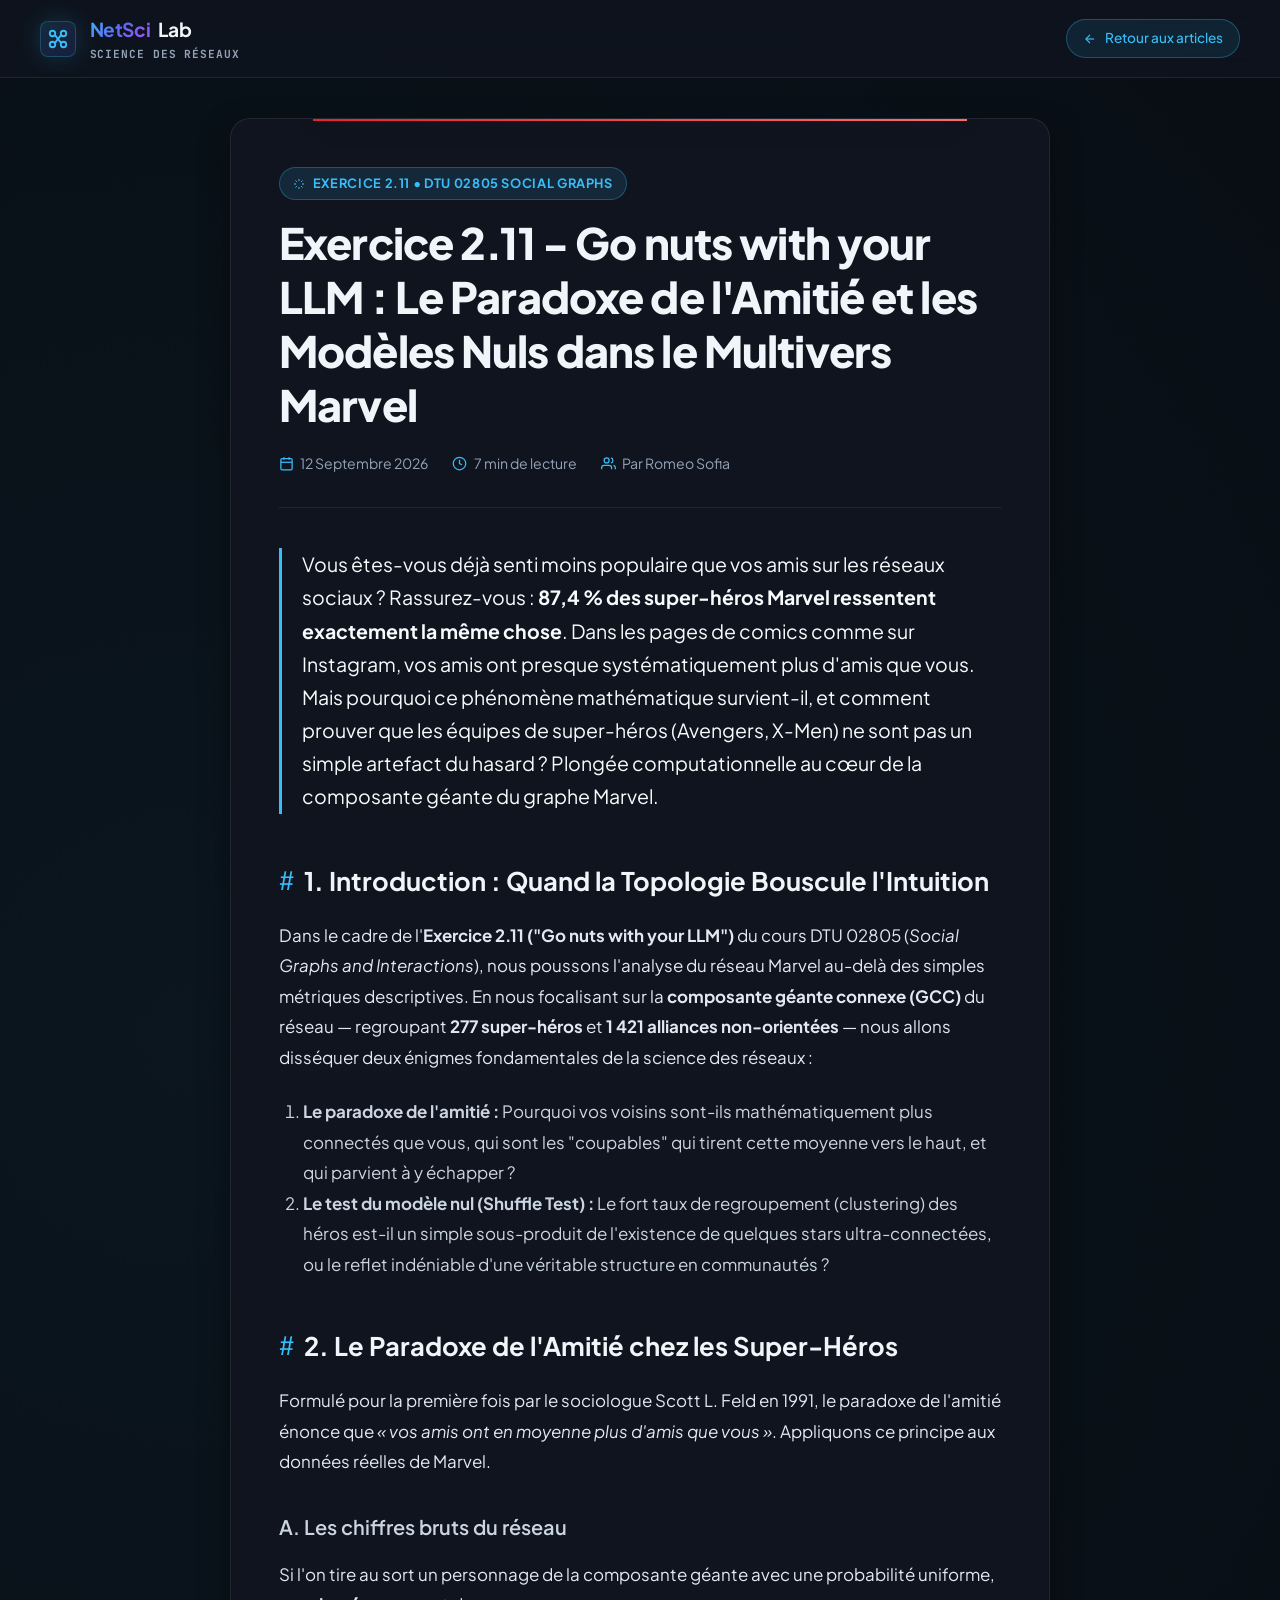
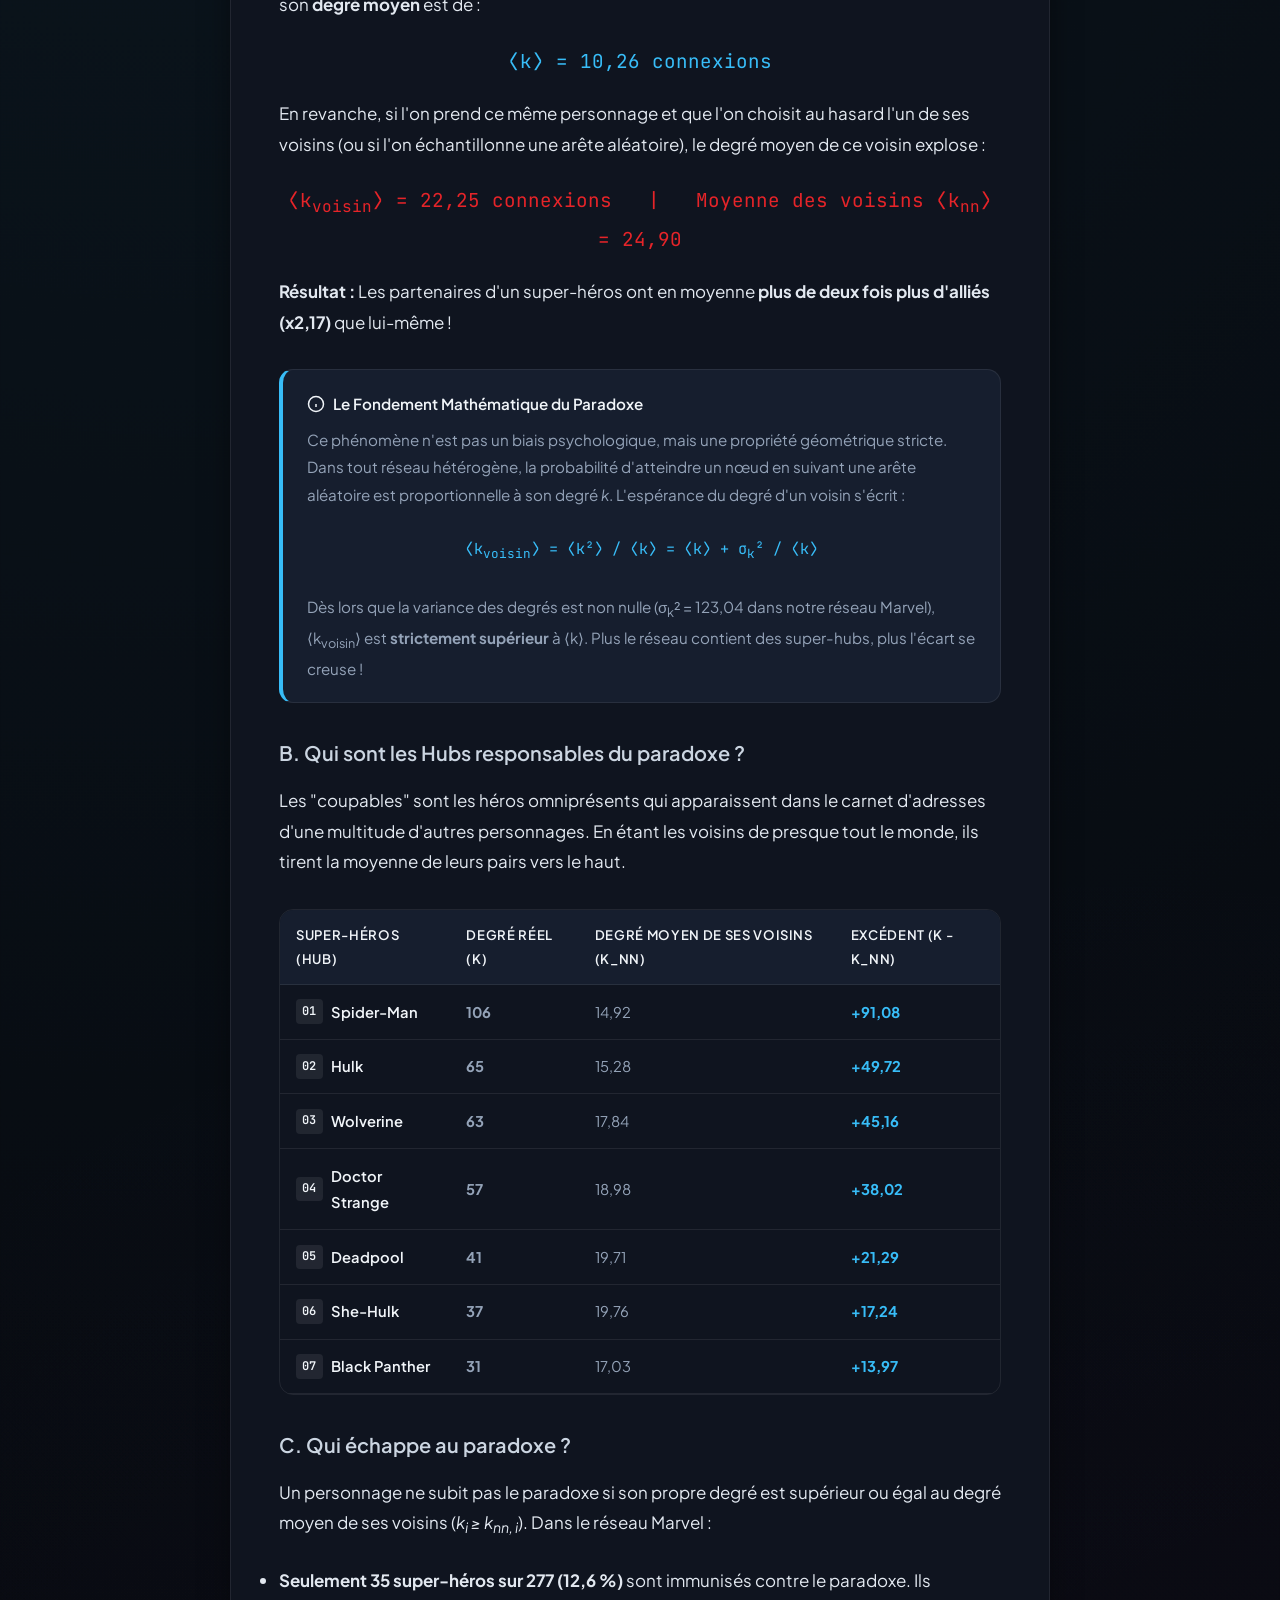
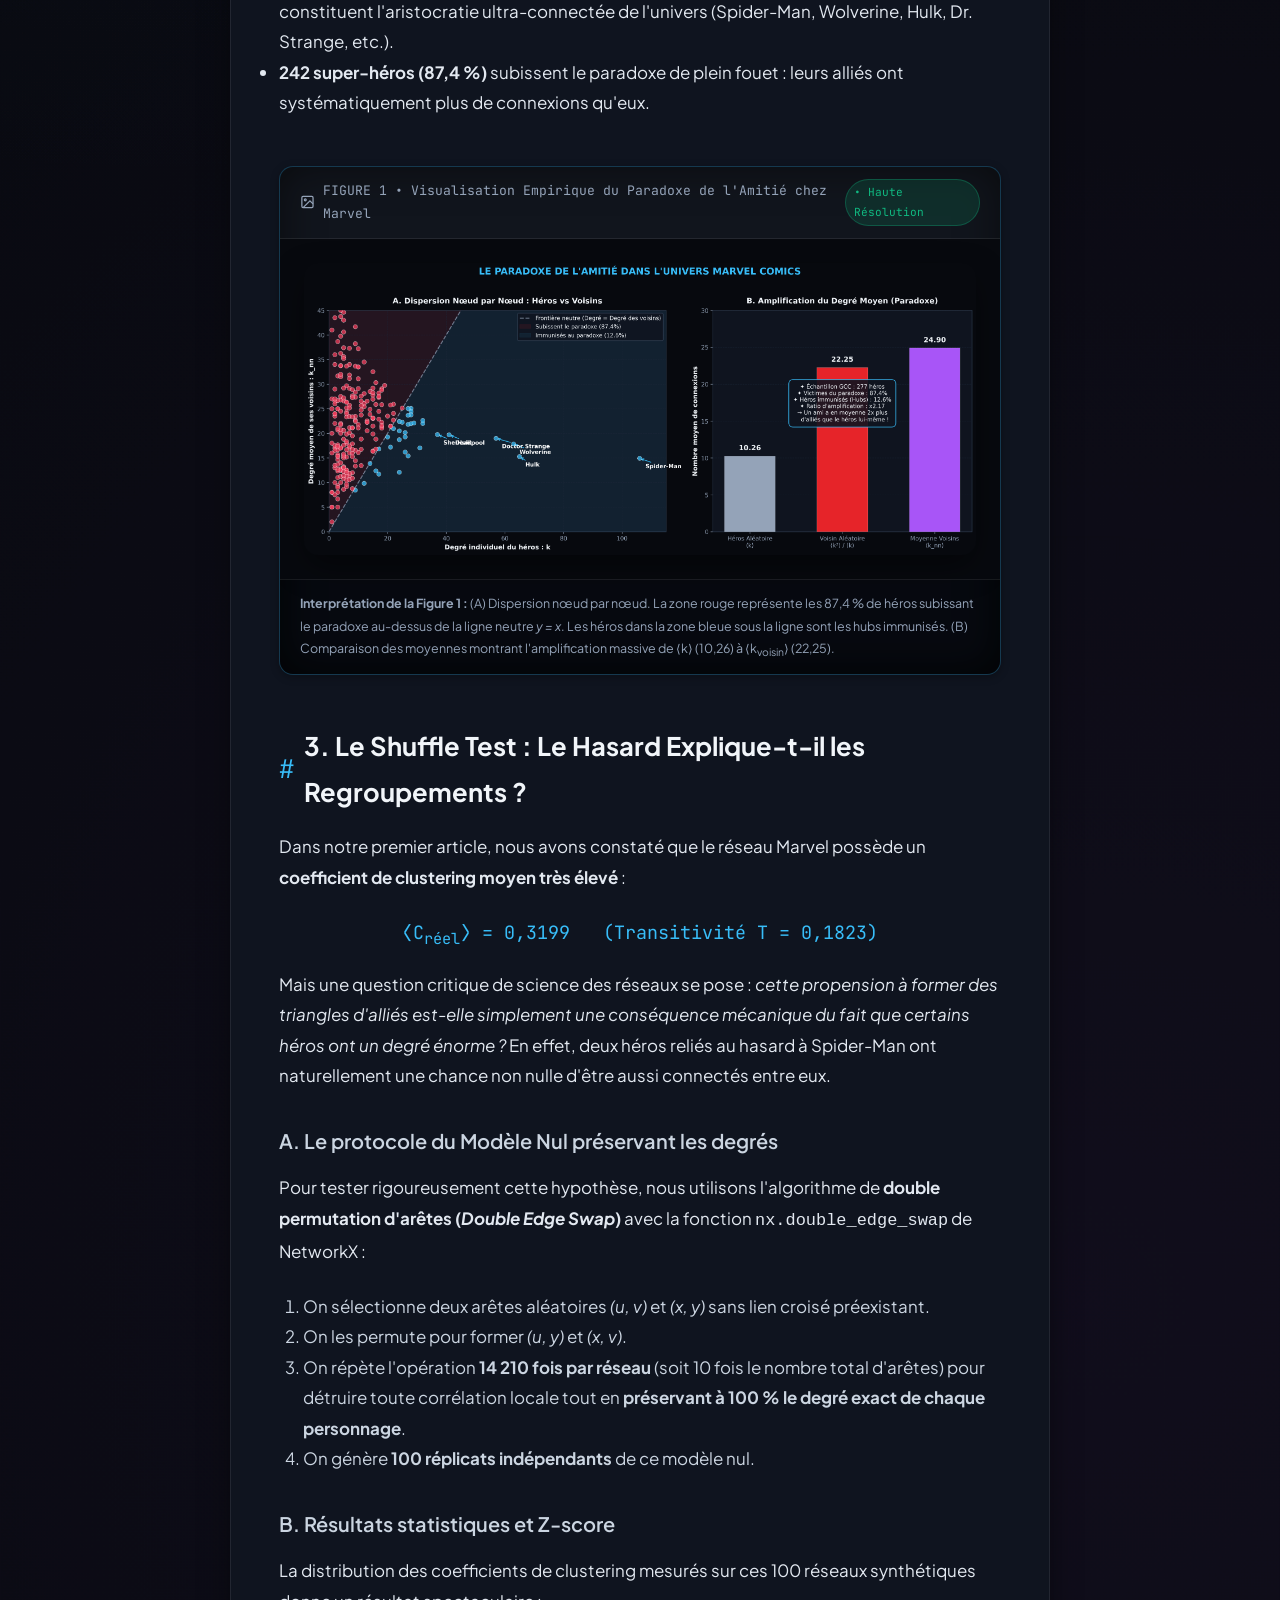
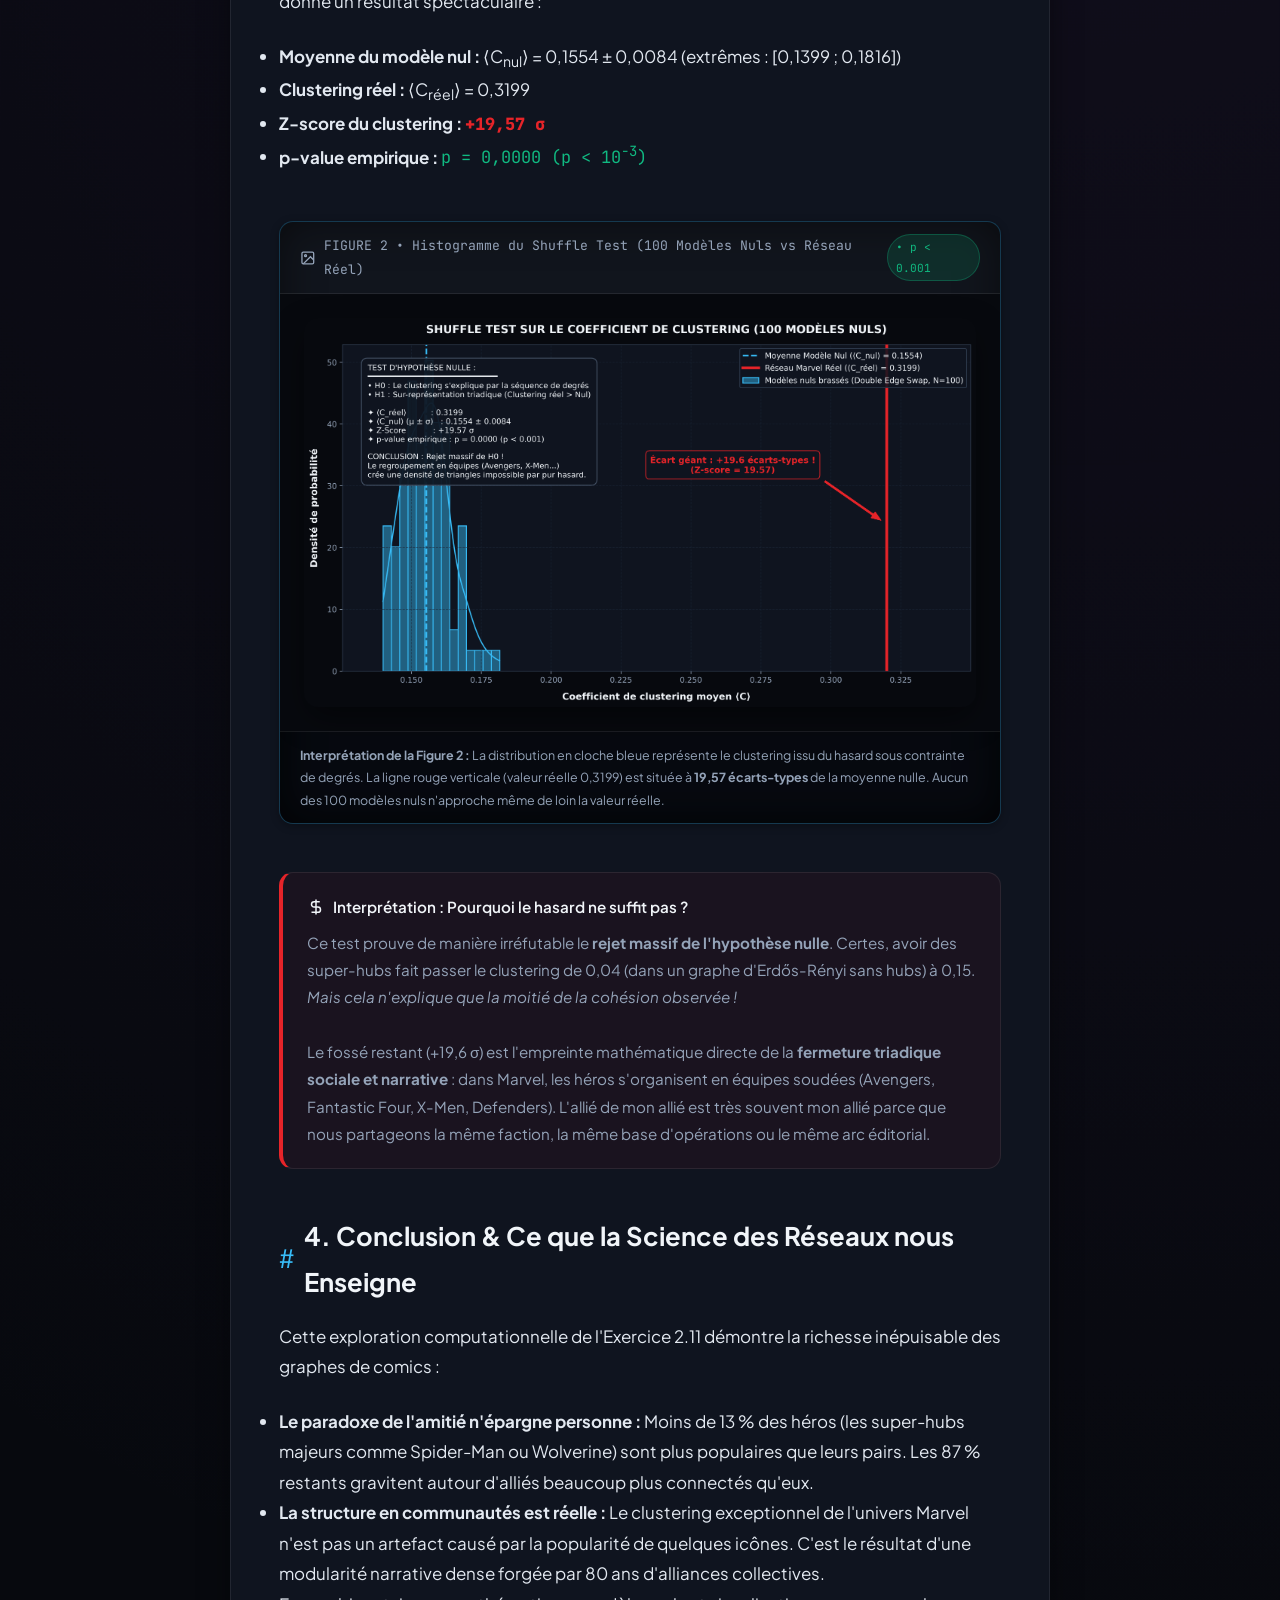
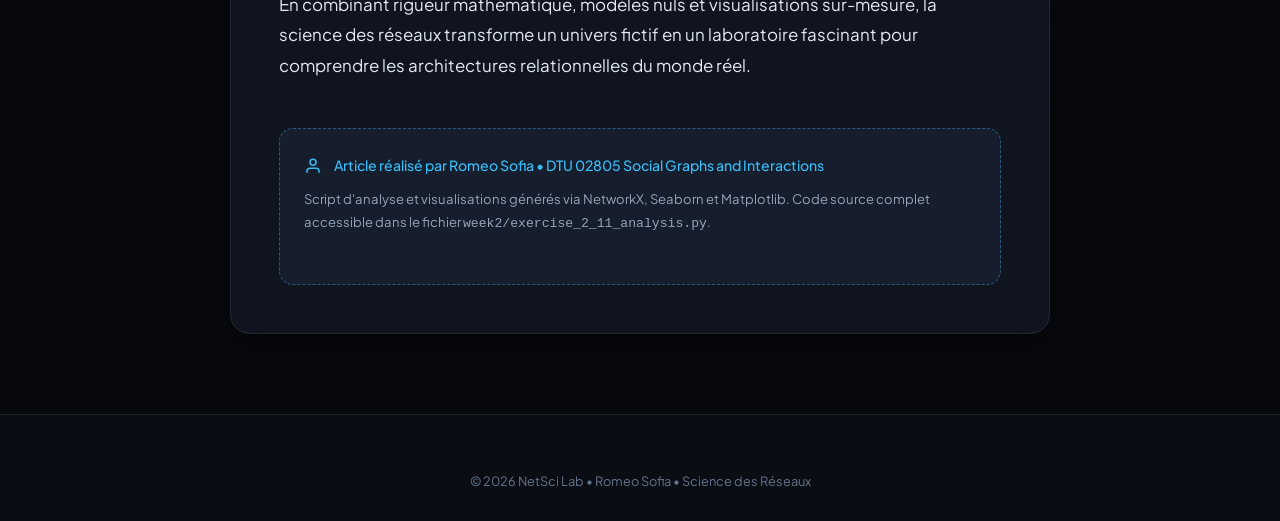
==== exercice-2-11.html @ 2bf3d0b0 "Ajout de l'exercice 2.11 et mise à jour du site" ====
<!DOCTYPE html>
<html lang="fr">
<head>
  <meta charset="UTF-8">
  <meta name="viewport" content="width=device-width, initial-scale=1.0">
  <title>Exercice 2.11 - Go nuts with your LLM // NetSci Lab</title>
  <meta name="description" content="Exercice 2.11 - Go nuts with your LLM : Paradoxe de l'amitié et Modèles Nuls dans le réseau Marvel Comics - Par Romeo Sofia">
  
  <!-- Polices Google Fonts (Plus Jakarta Sans & JetBrains Mono) -->
  <link rel="preconnect" href="https://fonts.googleapis.com">
  <link rel="preconnect" href="https://fonts.gstatic.com" crossorigin>
  <link href="https://fonts.googleapis.com/css2?family=JetBrains+Mono:wght@400;500;600&family=Plus+Jakarta+Sans:wght@300;400;500;600;700;800&display=swap" rel="stylesheet">
  
  <!-- Feuille de style principale -->
  <link rel="stylesheet" href="style.css">
</head>
<body>

  <!-- Barre de progression de lecture -->
  <div id="reading-progress" aria-hidden="true"></div>

  <!-- NAVIGATION -->
  <header class="navbar">
    <div class="nav-container">
      <a href="index.html" class="brand" aria-label="Accueil NetSci Lab">
        <div class="brand-icon">
          <svg width="22" height="22" viewBox="0 0 24 24" fill="none" stroke="currentColor" stroke-width="2" stroke-linecap="round" stroke-linejoin="round">
            <circle cx="6" cy="6" r="3"></circle>
            <circle cx="18" cy="6" r="3"></circle>
            <circle cx="18" cy="18" r="3"></circle>
            <circle cx="6" cy="18" r="3"></circle>
            <line x1="8.5" y1="7.5" x2="15.5" y2="16.5"></line>
            <line x1="8.5" y1="16.5" x2="15.5" y2="7.5"></line>
          </svg>
        </div>
        <div class="brand-meta">
          <div class="brand-title">
            <span>NetSci</span> Lab
          </div>
          <span class="univ-badge">Science des Réseaux</span>
        </div>
      </a>

      <nav aria-label="Navigation principale">
        <ul class="nav-links">
          <li><a href="index.html" class="btn-nav">
            <svg width="14" height="14" viewBox="0 0 24 24" fill="none" stroke="currentColor" stroke-width="2">
              <line x1="19" y1="12" x2="5" y2="12"></line>
              <polyline points="12 19 5 12 12 5"></polyline>
            </svg>
            Retour aux articles
          </a></li>
        </ul>
      </nav>
    </div>
  </header>

  <!-- ZONE PRINCIPALE : ARTICLE -->
  <main class="main-layout" id="article" style="margin-top: 2.5rem;">
    <article class="article-container">
      
      <!-- En-tête de l'article -->
      <header class="article-header">
        <div class="article-category" style="background: rgba(56, 189, 248, 0.12); border-color: rgba(56, 189, 248, 0.3); color: #38bdf8;">
          <svg width="12" height="12" viewBox="0 0 24 24" fill="none" stroke="currentColor" stroke-width="2">
            <path d="M12 2v4M12 18v4M4.93 4.93l2.83 2.83M16.24 16.24l2.83 2.83M2 12h4M18 12h4M4.93 19.07l2.83-2.83M16.24 7.76l2.83-2.83"></path>
          </svg>
          Exercice 2.11 &bull; DTU 02805 Social Graphs
        </div>

        <h1 class="article-title">
          Exercice 2.11 - Go nuts with your LLM : Le Paradoxe de l'Amitié et les Modèles Nuls dans le Multivers Marvel
        </h1>

        <div class="article-meta">
          <div class="meta-item">
            <svg width="15" height="15" viewBox="0 0 24 24" fill="none" stroke="currentColor" stroke-width="2"><rect x="3" y="4" width="18" height="18" rx="2" ry="2"></rect><line x1="16" y1="2" x2="16" y2="6"></line><line x1="8" y1="2" x2="8" y2="6"></line><line x1="3" y1="10" x2="21" y2="10"></line></svg>
            <span>12 Septembre 2026</span>
          </div>
          <div class="meta-item">
            <svg width="15" height="15" viewBox="0 0 24 24" fill="none" stroke="currentColor" stroke-width="2"><circle cx="12" cy="12" r="10"></circle><polyline points="12 6 12 12 16 14"></polyline></svg>
            <span>7 min de lecture</span>
          </div>
          <div class="meta-item">
            <svg width="15" height="15" viewBox="0 0 24 24" fill="none" stroke="currentColor" stroke-width="2"><path d="M17 21v-2a4 4 0 0 0-4-4H5a4 4 0 0 0-4 4v2"></path><circle cx="9" cy="7" r="4"></circle><path d="M23 21v-2a4 4 0 0 0-3-3.87"></path><path d="M16 3.13a4 4 0 0 1 0 7.75"></path></svg>
            <span>Par Romeo Sofia</span>
          </div>
        </div>
      </header>

      <!-- Corps rédigé de l'article -->
      <div class="article-body">
        
        <p class="article-lead">
          Vous êtes-vous déjà senti moins populaire que vos amis sur les réseaux sociaux ? Rassurez-vous : <strong>87,4 % des super-héros Marvel ressentent exactement la même chose</strong>. Dans les pages de comics comme sur Instagram, vos amis ont presque systématiquement plus d'amis que vous. Mais pourquoi ce phénomène mathématique survient-il, et comment prouver que les équipes de super-héros (Avengers, X-Men) ne sont pas un simple artefact du hasard ? Plongée computationnelle au cœur de la composante géante du graphe Marvel.
        </p>

        <h2>1. Introduction : Quand la Topologie Bouscule l'Intuition</h2>
        <p>
          Dans le cadre de l'<strong>Exercice 2.11 ("Go nuts with your LLM")</strong> du cours DTU 02805 (<em>Social Graphs and Interactions</em>), nous poussons l'analyse du réseau Marvel au-delà des simples métriques descriptives. En nous focalisant sur la <strong>composante géante connexe (GCC)</strong> du réseau — regroupant <strong>277 super-héros</strong> et <strong>1 421 alliances non-orientées</strong> — nous allons disséquer deux énigmes fondamentales de la science des réseaux :
        </p>
        <ol style="margin-left: 1.5rem; margin-bottom: 1.5rem; color: #cbd5e1;">
          <li><strong>Le paradoxe de l'amitié :</strong> Pourquoi vos voisins sont-ils mathématiquement plus connectés que vous, qui sont les "coupables" qui tirent cette moyenne vers le haut, et qui parvient à y échapper ?</li>
          <li><strong>Le test du modèle nul (Shuffle Test) :</strong> Le fort taux de regroupement (clustering) des héros est-il un simple sous-produit de l'existence de quelques stars ultra-connectées, ou le reflet indéniable d'une véritable structure en communautés ?</li>
        </ol>

        <h2>2. Le Paradoxe de l'Amitié chez les Super-Héros</h2>
        <p>
          Formulé pour la première fois par le sociologue Scott L. Feld en 1991, le paradoxe de l'amitié énonce que <em>« vos amis ont en moyenne plus d'amis que vous »</em>. Appliquons ce principe aux données réelles de Marvel.
        </p>

        <h3>A. Les chiffres bruts du réseau</h3>
        <p>
          Si l'on tire au sort un personnage de la composante géante avec une probabilité uniforme, son <strong>degré moyen</strong> est de :
        </p>
        <p style="text-align: center; font-family: var(--font-mono); font-size: 1.2rem; color: var(--primary-cyan); margin: 1.25rem 0;">
          &lang;k&rang; = 10,26 connexions
        </p>
        <p>
          En revanche, si l'on prend ce même personnage et que l'on choisit au hasard l'un de ses voisins (ou si l'on échantillonne une arête aléatoire), le degré moyen de ce voisin explose :
        </p>
        <p style="text-align: center; font-family: var(--font-mono); font-size: 1.2rem; color: var(--marvel-red); margin: 1.25rem 0;">
          &lang;k<sub>voisin</sub>&rang; = 22,25 connexions &nbsp;&nbsp;|&nbsp;&nbsp; Moyenne des voisins &lang;k<sub>nn</sub>&rang; = 24,90
        </p>
        <p>
          <strong>Résultat :</strong> Les partenaires d'un super-héros ont en moyenne <strong>plus de deux fois plus d'alliés (x2,17)</strong> que lui-même !
        </p>

        <div class="callout">
          <div class="callout-header">
            <svg width="18" height="18" viewBox="0 0 24 24" fill="none" stroke="currentColor" stroke-width="2"><circle cx="12" cy="12" r="10"></circle><line x1="12" y1="16" x2="12" y2="12"></line><line x1="12" y1="8" x2="12.01" y2="8"></line></svg>
            Le Fondement Mathématique du Paradoxe
          </div>
          <p>
            Ce phénomène n'est pas un biais psychologique, mais une propriété géométrique stricte. Dans tout réseau hétérogène, la probabilité d'atteindre un nœud en suivant une arête aléatoire est proportionnelle à son degré <em>k</em>. L'espérance du degré d'un voisin s'écrit :
            <br><br>
            <span style="font-family: var(--font-mono); color: var(--primary-cyan); display: block; text-align: center;">
              &lang;k<sub>voisin</sub>&rang; = &lang;k&sup2;&rang; / &lang;k&rang; = &lang;k&rang; + &sigma;<sub>k</sub>&sup2; / &lang;k&rang;
            </span>
            <br>
            Dès lors que la variance des degrés est non nulle (&sigma;<sub>k</sub>&sup2; = 123,04 dans notre réseau Marvel), &lang;k<sub>voisin</sub>&rang; est <strong>strictement supérieur</strong> à &lang;k&rang;. Plus le réseau contient des super-hubs, plus l'écart se creuse !
          </p>
        </div>

        <h3>B. Qui sont les Hubs responsables du paradoxe ?</h3>
        <p>
          Les "coupables" sont les héros omniprésents qui apparaissent dans le carnet d'adresses d'une multitude d'autres personnages. En étant les voisins de presque tout le monde, ils tirent la moyenne de leurs pairs vers le haut.
        </p>

        <div class="data-table-wrapper">
          <table class="network-table">
            <thead>
              <tr>
                <th>Super-Héros (Hub)</th>
                <th>Degré Réel (k)</th>
                <th>Degré Moyen de ses Voisins (k_nn)</th>
                <th>Excédent (k - k_nn)</th>
              </tr>
            </thead>
            <tbody>
              <tr>
                <td><span class="char-cell"><span class="rank-badge">01</span> Spider-Man</span></td>
                <td><strong>106</strong></td>
                <td>14,92</td>
                <td style="color: #38bdf8; font-weight: 700;">+91,08</td>
              </tr>
              <tr>
                <td><span class="char-cell"><span class="rank-badge">02</span> Hulk</span></td>
                <td><strong>65</strong></td>
                <td>15,28</td>
                <td style="color: #38bdf8; font-weight: 700;">+49,72</td>
              </tr>
              <tr>
                <td><span class="char-cell"><span class="rank-badge">03</span> Wolverine</span></td>
                <td><strong>63</strong></td>
                <td>17,84</td>
                <td style="color: #38bdf8; font-weight: 700;">+45,16</td>
              </tr>
              <tr>
                <td><span class="char-cell"><span class="rank-badge">04</span> Doctor Strange</span></td>
                <td><strong>57</strong></td>
                <td>18,98</td>
                <td style="color: #38bdf8; font-weight: 700;">+38,02</td>
              </tr>
              <tr>
                <td><span class="char-cell"><span class="rank-badge">05</span> Deadpool</span></td>
                <td><strong>41</strong></td>
                <td>19,71</td>
                <td style="color: #38bdf8; font-weight: 700;">+21,29</td>
              </tr>
              <tr>
                <td><span class="char-cell"><span class="rank-badge">06</span> She-Hulk</span></td>
                <td><strong>37</strong></td>
                <td>19,76</td>
                <td style="color: #38bdf8; font-weight: 700;">+17,24</td>
              </tr>
              <tr>
                <td><span class="char-cell"><span class="rank-badge">07</span> Black Panther</span></td>
                <td><strong>31</strong></td>
                <td>17,03</td>
                <td style="color: #38bdf8; font-weight: 700;">+13,97</td>
              </tr>
            </tbody>
          </table>
        </div>

        <h3>C. Qui échappe au paradoxe ?</h3>
        <p>
          Un personnage ne subit pas le paradoxe si son propre degré est supérieur ou égal au degré moyen de ses voisins (<em>k<sub>i</sub> &ge; k<sub>nn, i</sub></em>). Dans le réseau Marvel :
        </p>
        <ul>
          <li><strong>Seulement 35 super-héros sur 277 (12,6 %)</strong> sont immunisés contre le paradoxe. Ils constituent l'aristocratie ultra-connectée de l'univers (Spider-Man, Wolverine, Hulk, Dr. Strange, etc.).</li>
          <li><strong>242 super-héros (87,4 %)</strong> subissent le paradoxe de plein fouet : leurs alliés ont systématiquement plus de connexions qu'eux.</li>
        </ul>

        <!-- EMPLACEMENT GRAPHIQUE 1 -->
        <div class="graph-preview-card" style="margin: 3rem 0;">
          <div class="graph-card-header">
            <div class="graph-card-title">
              <svg width="16" height="16" viewBox="0 0 24 24" fill="none" stroke="currentColor" stroke-width="2"><rect x="3" y="3" width="18" height="18" rx="2" ry="2"></rect><circle cx="8.5" cy="8.5" r="1.5"></circle><polyline points="21 15 16 10 5 21"></polyline></svg>
              FIGURE 1 &bull; Visualisation Empirique du Paradoxe de l'Amitié chez Marvel
            </div>
            <span class="graph-badge-live">&bull; Haute Résolution</span>
          </div>
          <div style="padding: 1.5rem; text-align: center; background: #07090e;">
            <img src="friendship_paradox.png" alt="Graphique du Paradoxe de l'Amitié chez Marvel" style="border-radius: var(--radius-md); margin: 0 auto; box-shadow: var(--shadow-lg);">
          </div>
          <div class="graph-legend">
            <span><strong>Interprétation de la Figure 1 :</strong> (A) Dispersion nœud par nœud. La zone rouge représente les 87,4 % de héros subissant le paradoxe au-dessus de la ligne neutre <em>y = x</em>. Les héros dans la zone bleue sous la ligne sont les hubs immunisés. (B) Comparaison des moyennes montrant l'amplification massive de &lang;k&rang; (10,26) à &lang;k<sub>voisin</sub>&rang; (22,25).</span>
          </div>
        </div>

        <h2>3. Le Shuffle Test : Le Hasard Explique-t-il les Regroupements ?</h2>
        <p>
          Dans notre premier article, nous avons constaté que le réseau Marvel possède un <strong>coefficient de clustering moyen très élevé</strong> :
        </p>
        <p style="text-align: center; font-family: var(--font-mono); font-size: 1.15rem; color: var(--primary-cyan); margin: 1rem 0;">
          &lang;C<sub>réel</sub>&rang; = 0,3199 &nbsp;&nbsp;(Transitivité T = 0,1823)
        </p>
        <p>
          Mais une question critique de science des réseaux se pose : <em>cette propension à former des triangles d'alliés est-elle simplement une conséquence mécanique du fait que certains héros ont un degré énorme ?</em> En effet, deux héros reliés au hasard à Spider-Man ont naturellement une chance non nulle d'être aussi connectés entre eux.
        </p>

        <h3>A. Le protocole du Modèle Nul préservant les degrés</h3>
        <p>
          Pour tester rigoureusement cette hypothèse, nous utilisons l'algorithme de <strong>double permutation d'arêtes (<em>Double Edge Swap</em>)</strong> avec la fonction <code>nx.double_edge_swap</code> de NetworkX :
        </p>
        <ol style="margin-left: 1.5rem; margin-bottom: 1.5rem; color: #cbd5e1;">
          <li>On sélectionne deux arêtes aléatoires <em>(u, v)</em> et <em>(x, y)</em> sans lien croisé préexistant.</li>
          <li>On les permute pour former <em>(u, y)</em> et <em>(x, v)</em>.</li>
          <li>On répète l'opération <strong>14 210 fois par réseau</strong> (soit 10 fois le nombre total d'arêtes) pour détruire toute corrélation locale tout en <strong>préservant à 100 % le degré exact de chaque personnage</strong>.</li>
          <li>On génère <strong>100 réplicats indépendants</strong> de ce modèle nul.</li>
        </ol>

        <h3>B. Résultats statistiques et Z-score</h3>
        <p>
          La distribution des coefficients de clustering mesurés sur ces 100 réseaux synthétiques donne un résultat spectaculaire :
        </p>
        <ul>
          <li><strong>Moyenne du modèle nul :</strong> &lang;C<sub>nul</sub>&rang; = 0,1554 &plusmn; 0,0084 (extrêmes : [0,1399 ; 0,1816])</li>
          <li><strong>Clustering réel :</strong> &lang;C<sub>réel</sub>&rang; = 0,3199</li>
          <li><strong>Z-score du clustering :</strong> <span style="color: var(--marvel-red); font-weight: 800; font-family: var(--font-mono);">+19,57 &sigma;</span></li>
          <li><strong>p-value empirique :</strong> <span style="font-family: var(--font-mono); color: var(--accent-emerald);">p = 0,0000 (p &lt; 10<sup>-3</sup>)</span></li>
        </ul>

        <!-- EMPLACEMENT GRAPHIQUE 2 -->
        <div class="graph-preview-card" style="margin: 3rem 0;">
          <div class="graph-card-header">
            <div class="graph-card-title">
              <svg width="16" height="16" viewBox="0 0 24 24" fill="none" stroke="currentColor" stroke-width="2"><rect x="3" y="3" width="18" height="18" rx="2" ry="2"></rect><circle cx="8.5" cy="8.5" r="1.5"></circle><polyline points="21 15 16 10 5 21"></polyline></svg>
              FIGURE 2 &bull; Histogramme du Shuffle Test (100 Modèles Nuls vs Réseau Réel)
            </div>
            <span class="graph-badge-live">&bull; p &lt; 0.001</span>
          </div>
          <div style="padding: 1.5rem; text-align: center; background: #07090e;">
            <img src="null_model_clustering_shuffle.png" alt="Distribution du Shuffle Test sur le Clustering" style="border-radius: var(--radius-md); margin: 0 auto; box-shadow: var(--shadow-lg);">
          </div>
          <div class="graph-legend">
            <span><strong>Interprétation de la Figure 2 :</strong> La distribution en cloche bleue représente le clustering issu du hasard sous contrainte de degrés. La ligne rouge verticale (valeur réelle 0,3199) est située à <strong>19,57 écarts-types</strong> de la moyenne nulle. Aucun des 100 modèles nuls n'approche même de loin la valeur réelle.</span>
          </div>
        </div>

        <div class="callout callout-marvel">
          <div class="callout-header">
            <svg width="18" height="18" viewBox="0 0 24 24" fill="none" stroke="currentColor" stroke-width="2"><path d="M12 2v20"></path><path d="M17 5H9.5a3.5 3.5 0 0 0 0 7h5a3.5 3.5 0 0 1 0 7H6"></path></svg>
            Interprétation : Pourquoi le hasard ne suffit pas ?
          </div>
          <p>
            Ce test prouve de manière irréfutable le <strong>rejet massif de l'hypothèse nulle</strong>. Certes, avoir des super-hubs fait passer le clustering de 0,04 (dans un graphe d'Erdős-Rényi sans hubs) à 0,15. <em>Mais cela n'explique que la moitié de la cohésion observée !</em>
            <br><br>
            Le fossé restant (+19,6 &sigma;) est l'empreinte mathématique directe de la <strong>fermeture triadique sociale et narrative</strong> : dans Marvel, les héros s'organisent en équipes soudées (Avengers, Fantastic Four, X-Men, Defenders). L'allié de mon allié est très souvent mon allié parce que nous partageons la même faction, la même base d'opérations ou le même arc éditorial.
          </p>
        </div>

        <h2>4. Conclusion &amp; Ce que la Science des Réseaux nous Enseigne</h2>
        <p>
          Cette exploration computationnelle de l'Exercice 2.11 démontre la richesse inépuisable des graphes de comics :
        </p>
        <ul>
          <li><strong>Le paradoxe de l'amitié n'épargne personne :</strong> Moins de 13 % des héros (les super-hubs majeurs comme Spider-Man ou Wolverine) sont plus populaires que leurs pairs. Les 87 % restants gravitent autour d'alliés beaucoup plus connectés qu'eux.</li>
          <li><strong>La structure en communautés est réelle :</strong> Le clustering exceptionnel de l'univers Marvel n'est pas un artefact causé par la popularité de quelques icônes. C'est le résultat d'une modularité narrative dense forgée par 80 ans d'alliances collectives.</li>
        </ul>
        <p>
          En combinant rigueur mathématique, modèles nuls et visualisations sur-mesure, la science des réseaux transforme un univers fictif en un laboratoire fascinant pour comprendre les architectures relationnelles du monde réel.
        </p>

        <!-- Signature et scripts de l'auteur -->
        <div class="article-footer-box">
          <div class="edit-notice">
            <svg width="18" height="18" viewBox="0 0 24 24" fill="none" stroke="currentColor" stroke-width="2"><path d="M20 21v-2a4 4 0 0 0-4-4H8a4 4 0 0 0-4 4v2"></path><circle cx="12" cy="7" r="4"></circle></svg>
            Article réalisé par Romeo Sofia &bull; DTU 02805 Social Graphs and Interactions
          </div>
          <p class="edit-hint">
            Script d'analyse et visualisations générés via NetworkX, Seaborn et Matplotlib. Code source complet accessible dans le fichier <code>week2/exercise_2_11_analysis.py</code>.
          </p>
        </div>

      </div>
    </article>
  </main>

  <!-- PIED DE PAGE (FOOTER) -->
  <footer class="site-footer">
    <div class="footer-bottom" style="border-top: none; padding-top: 0; justify-content: center; text-align: center;">
      <p>&copy; 2026 NetSci Lab &bull; Romeo Sofia &bull; Science des Réseaux</p>
    </div>
  </footer>

  <!-- Script interactif léger pour la barre de lecture -->
  <script>
    window.addEventListener('scroll', () => {
      const winScroll = document.body.scrollTop || document.documentElement.scrollTop;
      const height = document.documentElement.scrollHeight - document.documentElement.clientHeight;
      const scrolled = (winScroll / height) * 100;
      const progressBar = document.getElementById('reading-progress');
      if (progressBar) {
        progressBar.style.width = scrolled + '%';
      }
    });
  </script>
</body>
</html>
---- style.css ----
/* ==========================================================================
   NetSci Lab // Blog Universitaire en Science des Réseaux
   Feuille de style moderne, responsive et optimisée
   ========================================================================== */

/* --------------------------------------------------------------------------
   1. VARIABLES & DESIGN SYSTEM
   -------------------------------------------------------------------------- */
:root {
  /* Palette de couleurs scientifiques & cybernétiques */
  --bg-dark: #07090e;
  --bg-surface: #0f141f;
  --bg-surface-elevated: #161e2e;
  --bg-surface-glass: rgba(15, 20, 31, 0.75);
  --border-subtle: rgba(255, 255, 255, 0.08);
  --border-glow: rgba(56, 189, 248, 0.25);
  
  /* Accents Réseau & Connexions */
  --primary-cyan: #38bdf8;
  --primary-blue: #3b82f6;
  --primary-indigo: #6366f1;
  --accent-purple: #a855f7;
  --accent-emerald: #10b981;
  --accent-crimson: #f43f5e;
  --marvel-red: #e62429;
  
  /* Dégradés */
  --grad-primary: linear-gradient(135deg, #38bdf8 0%, #6366f1 50%, #a855f7 100%);
  --grad-marvel: linear-gradient(135deg, #e62429 0%, #ff6b6b 100%);
  --grad-surface: linear-gradient(180deg, rgba(22, 30, 46, 0.8) 0%, rgba(15, 20, 31, 0.95) 100%);
  
  /* Typographie */
  --text-main: #f1f5f9;
  --text-muted: #94a3b8;
  --text-faint: #64748b;
  --font-sans: 'Plus Jakarta Sans', -apple-system, BlinkMacSystemFont, 'Segoe UI', Roboto, sans-serif;
  --font-mono: 'JetBrains Mono', 'Fira Code', monospace;

  /* Ombres & Lueurs */
  --shadow-sm: 0 2px 8px rgba(0, 0, 0, 0.3);
  --shadow-lg: 0 12px 32px -4px rgba(0, 0, 0, 0.5);
  --glow-cyan: 0 0 24px rgba(56, 189, 248, 0.2);
  --glow-marvel: 0 0 30px rgba(230, 36, 41, 0.25);
  
  /* Layout & Espacement */
  --max-width: 1200px;
  --content-width: 820px;
  --radius-sm: 8px;
  --radius-md: 14px;
  --radius-lg: 20px;
  --radius-full: 9999px;
  --transition: all 0.25s cubic-bezier(0.16, 1, 0.3, 1);
}

/* --------------------------------------------------------------------------
   2. RESET & BASE
   -------------------------------------------------------------------------- */
*, *::before, *::after {
  box-sizing: border-box;
  margin: 0;
  padding: 0;
}

html {
  scroll-behavior: smooth;
  font-size: 16px;
  background-color: var(--bg-dark);
  color: var(--text-main);
  font-family: var(--font-sans);
  line-height: 1.65;
  -webkit-font-smoothing: antialiased;
}

body {
  position: relative;
  overflow-x: hidden;
  min-height: 100vh;
  background: 
    radial-gradient(circle at 15% 15%, rgba(56, 189, 248, 0.07) 0%, transparent 40%),
    radial-gradient(circle at 85% 65%, rgba(168, 85, 247, 0.06) 0%, transparent 45%),
    var(--bg-dark);
}

/* Arrière-plan grille de nœuds subtile */
body::before {
  content: '';
  position: fixed;
  top: 0;
  left: 0;
  width: 100%;
  height: 100%;
  background-image: 
    radial-gradient(rgba(255, 255, 255, 0.08) 1px, transparent 1px);
  background-size: 32px 32px;
  pointer-events: none;
  z-index: -1;
  opacity: 0.6;
}

a {
  color: var(--primary-cyan);
  text-decoration: none;
  transition: var(--transition);
}

a:hover {
  color: #7dd3fc;
}

img {
  max-width: 100%;
  height: auto;
  display: block;
}

/* Barre de progression de lecture */
#reading-progress {
  position: fixed;
  top: 0;
  left: 0;
  height: 3px;
  width: 0%;
  background: var(--grad-primary);
  z-index: 1000;
  transition: width 0.1s ease-out;
}

/* --------------------------------------------------------------------------
   3. NAVIGATION / HEADER
   -------------------------------------------------------------------------- */
.navbar {
  position: sticky;
  top: 0;
  width: 100%;
  z-index: 100;
  background: var(--bg-surface-glass);
  backdrop-filter: blur(14px);
  -webkit-backdrop-filter: blur(14px);
  border-bottom: 1px solid var(--border-subtle);
  padding: 0.85rem 1.5rem;
}

.nav-container {
  max-width: var(--max-width);
  margin: 0 auto;
  display: flex;
  align-items: center;
  justify-content: space-between;
}

.brand {
  display: flex;
  align-items: center;
  gap: 0.85rem;
  font-weight: 700;
  font-size: 1.2rem;
  letter-spacing: -0.02em;
  color: var(--text-main);
}

.brand-icon {
  width: 36px;
  height: 36px;
  border-radius: var(--radius-sm);
  background: linear-gradient(135deg, rgba(56, 189, 248, 0.15), rgba(99, 102, 241, 0.15));
  border: 1px solid var(--border-glow);
  display: flex;
  align-items: center;
  justify-content: center;
  color: var(--primary-cyan);
  box-shadow: var(--glow-cyan);
}

.brand-meta {
  display: flex;
  flex-direction: column;
}

.brand-title {
  display: flex;
  align-items: center;
  gap: 0.5rem;
}

.brand-title span {
  background: var(--grad-primary);
  -webkit-background-clip: text;
  -webkit-text-fill-color: transparent;
}

.univ-badge {
  font-size: 0.7rem;
  font-family: var(--font-mono);
  color: var(--text-muted);
  text-transform: uppercase;
  letter-spacing: 0.08em;
}

.nav-links {
  display: flex;
  align-items: center;
  list-style: none;
  gap: 1.5rem;
}

.nav-links a {
  color: var(--text-muted);
  font-size: 0.95rem;
  font-weight: 500;
  padding: 0.4rem 0.6rem;
  border-radius: var(--radius-sm);
}

.nav-links a:hover,
.nav-links a.active {
  color: var(--text-main);
  background: rgba(255, 255, 255, 0.04);
}

.btn-nav {
  display: inline-flex;
  align-items: center;
  gap: 0.5rem;
  background: rgba(56, 189, 248, 0.1);
  color: var(--primary-cyan) !important;
  border: 1px solid rgba(56, 189, 248, 0.3);
  padding: 0.45rem 1rem !important;
  border-radius: var(--radius-full) !important;
  font-size: 0.85rem !important;
}

.btn-nav:hover {
  background: rgba(56, 189, 248, 0.2);
  box-shadow: var(--glow-cyan);
}

/* --------------------------------------------------------------------------
   4. HERO SECTION
   -------------------------------------------------------------------------- */
.hero {
  max-width: var(--max-width);
  margin: 2.5rem auto 3.5rem;
  padding: 0 1.5rem;
  text-align: center;
}

.hero-pill {
  display: inline-flex;
  align-items: center;
  gap: 0.5rem;
  padding: 0.35rem 0.9rem;
  border-radius: var(--radius-full);
  background: rgba(99, 102, 241, 0.1);
  border: 1px solid rgba(99, 102, 241, 0.3);
  color: #a5b4fc;
  font-size: 0.8rem;
  font-family: var(--font-mono);
  margin-bottom: 1.5rem;
}

.hero-pill-dot {
  width: 7px;
  height: 7px;
  border-radius: 50%;
  background: var(--accent-emerald);
  box-shadow: 0 0 8px var(--accent-emerald);
  animation: pulse 2s infinite;
}

@keyframes pulse {
  0%, 100% { opacity: 1; transform: scale(1); }
  50% { opacity: 0.4; transform: scale(0.85); }
}

.hero-title {
  font-size: clamp(2.2rem, 5vw, 3.8rem);
  font-weight: 800;
  line-height: 1.15;
  letter-spacing: -0.03em;
  margin-bottom: 1.25rem;
}

.hero-title .gradient-text {
  background: var(--grad-primary);
  -webkit-background-clip: text;
  -webkit-text-fill-color: transparent;
}

.hero-subtitle {
  max-width: 680px;
  margin: 0 auto 2rem;
  font-size: 1.15rem;
  color: var(--text-muted);
  line-height: 1.6;
}

.hero-tags {
  display: flex;
  justify-content: center;
  flex-wrap: wrap;
  gap: 0.75rem;
}

.tag-badge {
  display: inline-flex;
  align-items: center;
  gap: 0.4rem;
  padding: 0.3rem 0.75rem;
  border-radius: var(--radius-sm);
  background: var(--bg-surface);
  border: 1px solid var(--border-subtle);
  font-size: 0.82rem;
  color: var(--text-muted);
}

.tag-badge svg {
  color: var(--primary-cyan);
}

/* --------------------------------------------------------------------------
   5. CONTENEUR PRINCIPAL & ARTICLE
   -------------------------------------------------------------------------- */
.main-layout {
  max-width: var(--max-width);
  margin: 0 auto 5rem;
  padding: 0 1.5rem;
}

.article-container {
  max-width: var(--content-width);
  margin: 0 auto;
  background: var(--bg-surface);
  border: 1px solid var(--border-subtle);
  border-radius: var(--radius-lg);
  padding: 3rem;
  box-shadow: var(--shadow-lg);
  position: relative;
  overflow: hidden;
}

/* Lueur décorative discrète en haut de l'article */
.article-container::before {
  content: '';
  position: absolute;
  top: 0;
  left: 10%;
  right: 10%;
  height: 2px;
  background: var(--grad-marvel);
  box-shadow: var(--glow-marvel);
}

/* En-tête de l'article */
.article-header {
  margin-bottom: 2.5rem;
  padding-bottom: 2rem;
  border-bottom: 1px solid var(--border-subtle);
}

.article-category {
  display: inline-flex;
  align-items: center;
  gap: 0.5rem;
  background: rgba(230, 36, 41, 0.12);
  border: 1px solid rgba(230, 36, 41, 0.3);
  color: #ff7070;
  font-size: 0.8rem;
  font-weight: 700;
  letter-spacing: 0.05em;
  text-transform: uppercase;
  padding: 0.3rem 0.8rem;
  border-radius: var(--radius-full);
  margin-bottom: 1rem;
}

.article-title {
  font-size: clamp(1.8rem, 3.5vw, 2.7rem);
  font-weight: 800;
  line-height: 1.25;
  letter-spacing: -0.02em;
  margin-bottom: 1.25rem;
}

.article-meta {
  display: flex;
  flex-wrap: wrap;
  align-items: center;
  gap: 1.5rem;
  font-size: 0.88rem;
  color: var(--text-muted);
}

.meta-item {
  display: inline-flex;
  align-items: center;
  gap: 0.4rem;
}

.meta-item svg {
  color: var(--primary-cyan);
}

/* Contenu textuel de l'article */
.article-body {
  font-size: 1.06rem;
  line-height: 1.8;
  color: #e2e8f0;
}

.article-body p {
  margin-bottom: 1.5rem;
}

.article-lead {
  font-size: 1.22rem;
  line-height: 1.7;
  color: #f8fafc;
  font-weight: 400;
  border-left: 3px solid var(--primary-cyan);
  padding-left: 1.25rem;
  margin-bottom: 2rem !important;
}

.article-body h2 {
  font-size: 1.6rem;
  font-weight: 700;
  color: var(--text-main);
  margin: 2.75rem 0 1rem;
  display: flex;
  align-items: center;
  gap: 0.6rem;
}

.article-body h2::before {
  content: '#';
  color: var(--primary-cyan);
  font-family: var(--font-mono);
  font-weight: 400;
}

.article-body h3 {
  font-size: 1.25rem;
  font-weight: 600;
  color: #cbd5e1;
  margin: 2rem 0 0.85rem;
}

/* Callouts scientifiques */
.callout {
  margin: 2rem 0;
  padding: 1.25rem 1.5rem;
  border-radius: var(--radius-md);
  background: var(--bg-surface-elevated);
  border: 1px solid var(--border-subtle);
  border-left: 4px solid var(--primary-cyan);
}

.callout-marvel {
  border-left-color: var(--marvel-red);
  background: rgba(230, 36, 41, 0.05);
}

.callout-header {
  display: flex;
  align-items: center;
  gap: 0.5rem;
  font-weight: 600;
  font-size: 0.95rem;
  margin-bottom: 0.5rem;
  color: var(--text-main);
}

.callout p {
  margin-bottom: 0 !important;
  font-size: 0.95rem;
  color: var(--text-muted);
}

/* Carte de Visualisation du Graphe (Graph Showcase) */
.graph-preview-card {
  margin: 2.5rem 0;
  background: #090d16;
  border: 1px solid var(--border-glow);
  border-radius: var(--radius-md);
  overflow: hidden;
  box-shadow: inset 0 0 40px rgba(0, 0, 0, 0.8), var(--shadow-sm);
}

.graph-card-header {
  padding: 0.75rem 1.25rem;
  background: rgba(255, 255, 255, 0.03);
  border-bottom: 1px solid var(--border-subtle);
  display: flex;
  align-items: center;
  justify-content: space-between;
}

.graph-card-title {
  display: flex;
  align-items: center;
  gap: 0.5rem;
  font-size: 0.82rem;
  font-family: var(--font-mono);
  color: var(--text-muted);
}

.graph-card-actions {
  display: flex;
  gap: 0.5rem;
}

.graph-badge-live {
  font-size: 0.7rem;
  font-family: var(--font-mono);
  background: rgba(16, 185, 129, 0.15);
  color: var(--accent-emerald);
  border: 1px solid rgba(16, 185, 129, 0.3);
  padding: 0.15rem 0.5rem;
  border-radius: var(--radius-full);
}

.graph-canvas-mockup {
  position: relative;
  padding: 1.5rem;
  display: flex;
  align-items: center;
  justify-content: center;
  min-height: 280px;
}

.graph-svg {
  width: 100%;
  height: 260px;
}

.graph-legend {
  padding: 0.75rem 1.25rem;
  background: rgba(0, 0, 0, 0.3);
  border-top: 1px solid var(--border-subtle);
  display: flex;
  flex-wrap: wrap;
  gap: 1.25rem;
  font-size: 0.78rem;
  color: var(--text-muted);
}

.legend-item {
  display: flex;
  align-items: center;
  gap: 0.4rem;
}

.legend-dot {
  width: 8px;
  height: 8px;
  border-radius: 50%;
}

/* Tableau de données scientifiques */
.data-table-wrapper {
  overflow-x: auto;
  margin: 2rem 0;
  border-radius: var(--radius-md);
  border: 1px solid var(--border-subtle);
}

.network-table {
  width: 100%;
  border-collapse: collapse;
  text-align: left;
  font-size: 0.92rem;
}

.network-table th {
  background: var(--bg-surface-elevated);
  color: var(--text-main);
  padding: 0.85rem 1rem;
  font-weight: 600;
  font-size: 0.82rem;
  text-transform: uppercase;
  letter-spacing: 0.05em;
  border-bottom: 1px solid var(--border-subtle);
}

.network-table td {
  padding: 0.85rem 1rem;
  border-bottom: 1px solid var(--border-subtle);
  color: var(--text-muted);
}

.network-table tr:hover td {
  background: rgba(255, 255, 255, 0.02);
  color: var(--text-main);
}

.char-cell {
  font-weight: 600;
  color: var(--text-main);
  display: flex;
  align-items: center;
  gap: 0.5rem;
}

.rank-badge {
  font-family: var(--font-mono);
  font-size: 0.75rem;
  background: rgba(255, 255, 255, 0.08);
  padding: 0.1rem 0.4rem;
  border-radius: 4px;
}

/* Zone pour les auteurs et modification */
.article-footer-box {
  margin-top: 3rem;
  padding: 1.5rem;
  background: var(--bg-surface-elevated);
  border: 1px dashed rgba(56, 189, 248, 0.4);
  border-radius: var(--radius-md);
}

.edit-notice {
  display: flex;
  align-items: center;
  gap: 0.75rem;
  color: var(--primary-cyan);
  font-size: 0.88rem;
  font-weight: 500;
  margin-bottom: 0.5rem;
}

.edit-hint {
  font-size: 0.82rem;
  color: var(--text-muted);
}

/* --------------------------------------------------------------------------
   6. SECTION ÉQUIPE (TEAM)
   -------------------------------------------------------------------------- */
.team-section {
  max-width: var(--max-width);
  margin: 4rem auto;
  padding: 0 1.5rem;
}

.section-header {
  text-align: center;
  margin-bottom: 3rem;
}

.section-tag {
  font-family: var(--font-mono);
  font-size: 0.8rem;
  text-transform: uppercase;
  color: var(--primary-cyan);
  letter-spacing: 0.08em;
  margin-bottom: 0.5rem;
  display: block;
}

.section-title {
  font-size: 2.2rem;
  font-weight: 800;
  letter-spacing: -0.02em;
  margin-bottom: 0.75rem;
}

.section-desc {
  max-width: 600px;
  margin: 0 auto;
  color: var(--text-muted);
  font-size: 1.05rem;
}

/* Grille des membres */
.team-grid {
  display: grid;
  grid-template-columns: repeat(auto-fit, minmax(260px, 1fr));
  gap: 1.75rem;
}

.team-card {
  background: var(--bg-surface);
  border: 1px solid var(--border-subtle);
  border-radius: var(--radius-lg);
  padding: 1.75rem;
  transition: var(--transition);
  position: relative;
  display: flex;
  flex-direction: column;
}

.team-card:hover {
  transform: translateY(-5px);
  border-color: var(--border-glow);
  box-shadow: var(--shadow-lg), var(--glow-cyan);
}

.member-avatar-wrapper {
  position: relative;
  width: 72px;
  height: 72px;
  margin-bottom: 1.25rem;
}

.member-avatar {
  width: 100%;
  height: 100%;
  border-radius: 50%;
  background: linear-gradient(135deg, var(--bg-surface-elevated), #26334d);
  border: 2px solid var(--border-glow);
  display: flex;
  align-items: center;
  justify-content: center;
  font-weight: 700;
  font-size: 1.25rem;
  color: var(--primary-cyan);
}

.member-status {
  position: absolute;
  bottom: 2px;
  right: 2px;
  width: 12px;
  height: 12px;
  border-radius: 50%;
  background: var(--accent-emerald);
  border: 2px solid var(--bg-surface);
}

.member-name {
  font-size: 1.2rem;
  font-weight: 700;
  margin-bottom: 0.3rem;
  color: var(--text-main);
}

.member-role {
  font-size: 0.85rem;
  color: var(--primary-cyan);
  font-weight: 600;
  margin-bottom: 0.85rem;
}

.member-bio {
  font-size: 0.9rem;
  color: var(--text-muted);
  margin-bottom: 1.25rem;
  flex-grow: 1;
  line-height: 1.6;
}

.member-tags {
  display: flex;
  flex-wrap: wrap;
  gap: 0.4rem;
  margin-bottom: 1.25rem;
}

.member-tags span {
  font-size: 0.72rem;
  font-family: var(--font-mono);
  background: rgba(255, 255, 255, 0.04);
  color: #cbd5e1;
  padding: 0.2rem 0.55rem;
  border-radius: 4px;
}

.member-socials {
  display: flex;
  gap: 0.75rem;
  padding-top: 1rem;
  border-top: 1px solid var(--border-subtle);
}

.social-icon-btn {
  width: 32px;
  height: 32px;
  border-radius: var(--radius-sm);
  background: rgba(255, 255, 255, 0.04);
  color: var(--text-muted);
  display: flex;
  align-items: center;
  justify-content: center;
  transition: var(--transition);
}

.social-icon-btn:hover {
  background: rgba(56, 189, 248, 0.15);
  color: var(--primary-cyan);
}

/* --------------------------------------------------------------------------
   7. FOOTER
   -------------------------------------------------------------------------- */
.site-footer {
  border-top: 1px solid var(--border-subtle);
  background: #0a0d14;
  padding: 3.5rem 1.5rem 2rem;
}

.footer-container {
  max-width: var(--max-width);
  margin: 0 auto;
  display: grid;
  grid-template-columns: 2fr 1fr 1fr;
  gap: 3rem;
  margin-bottom: 3rem;
}

.footer-brand h4 {
  font-size: 1.15rem;
  margin-bottom: 0.75rem;
  display: flex;
  align-items: center;
  gap: 0.5rem;
}

.footer-brand p {
  font-size: 0.9rem;
  color: var(--text-muted);
  max-width: 380px;
}

.footer-col h5 {
  font-size: 0.88rem;
  text-transform: uppercase;
  letter-spacing: 0.06em;
  color: var(--text-main);
  margin-bottom: 1rem;
  font-family: var(--font-mono);
}

.footer-links {
  list-style: none;
  display: flex;
  flex-direction: column;
  gap: 0.6rem;
}

.footer-links a {
  color: var(--text-muted);
  font-size: 0.88rem;
}

.footer-links a:hover {
  color: var(--primary-cyan);
}

.footer-bottom {
  max-width: var(--max-width);
  margin: 0 auto;
  padding-top: 2rem;
  border-top: 1px solid rgba(255, 255, 255, 0.04);
  display: flex;
  justify-content: space-between;
  align-items: center;
  font-size: 0.8rem;
  color: var(--text-faint);
  flex-wrap: wrap;
  gap: 1rem;
}

/* --------------------------------------------------------------------------
   8. RESPONSIVE
   -------------------------------------------------------------------------- */
@media (max-width: 900px) {
  .footer-container {
    grid-template-columns: 1fr;
    gap: 2rem;
  }
}

@media (max-width: 768px) {
  .navbar {
    padding: 0.75rem 1rem;
  }
  
  .nav-links {
    gap: 0.75rem;
  }
  
  .article-container {
    padding: 1.75rem 1.25rem;
  }
  
  .article-title {
    font-size: 1.8rem;
  }
  
  .hero-title {
    font-size: 2.2rem;
  }
  
  .team-grid {
    grid-template-columns: 1fr;
  }

  .articles-grid {
    grid-template-columns: 1fr;
  }
}

/* --------------------------------------------------------------------------
   9. GRILLE DES ARTICLES (PORTAIL ACCUEIL)
   -------------------------------------------------------------------------- */
.articles-section {
  max-width: var(--max-width);
  margin: 0 auto 5rem;
  padding: 0 1.5rem;
}

.articles-grid {
  display: grid;
  grid-template-columns: repeat(auto-fit, minmax(340px, 1fr));
  gap: 2rem;
}

.article-card {
  background: var(--bg-surface);
  border: 1px solid var(--border-subtle);
  border-radius: var(--radius-lg);
  padding: 2.25rem;
  display: flex;
  flex-direction: column;
  transition: var(--transition);
  position: relative;
  overflow: hidden;
  text-decoration: none !important;
}

.article-card::before {
  content: '';
  position: absolute;
  top: 0;
  left: 0;
  right: 0;
  height: 3px;
  background: var(--grad-primary);
  opacity: 0;
  transition: var(--transition);
}

.article-card:hover {
  transform: translateY(-6px);
  border-color: var(--border-glow);
  box-shadow: var(--shadow-lg), var(--glow-cyan);
}

.article-card:hover::before {
  opacity: 1;
}

.article-card-badge {
  display: inline-flex;
  align-items: center;
  gap: 0.5rem;
  font-size: 0.78rem;
  font-family: var(--font-mono);
  color: var(--primary-cyan);
  background: rgba(56, 189, 248, 0.1);
  border: 1px solid rgba(56, 189, 248, 0.25);
  padding: 0.3rem 0.75rem;
  border-radius: var(--radius-full);
  margin-bottom: 1.25rem;
  width: fit-content;
}

.article-card-badge.marvel {
  color: #ff7070;
  background: rgba(230, 36, 41, 0.1);
  border-color: rgba(230, 36, 41, 0.25);
}

.article-card-title {
  font-size: 1.4rem;
  font-weight: 700;
  line-height: 1.35;
  color: var(--text-main);
  margin-bottom: 1rem;
  letter-spacing: -0.01em;
}

.article-card:hover .article-card-title {
  color: var(--primary-cyan);
}

.article-card-desc {
  font-size: 0.95rem;
  color: var(--text-muted);
  line-height: 1.65;
  margin-bottom: 1.75rem;
  flex-grow: 1;
}

.article-card-footer {
  display: flex;
  align-items: center;
  justify-content: space-between;
  padding-top: 1.25rem;
  border-top: 1px solid var(--border-subtle);
  font-size: 0.82rem;
  color: var(--text-muted);
}

.article-card-meta {
  display: flex;
  align-items: center;
  gap: 0.75rem;
}

.article-card-link {
  display: inline-flex;
  align-items: center;
  gap: 0.4rem;
  font-weight: 600;
  color: var(--primary-cyan);
}

.article-card:hover .article-card-link svg {
  transform: translateX(4px);
}

.article-card-link svg {
  transition: transform 0.2s ease;
}
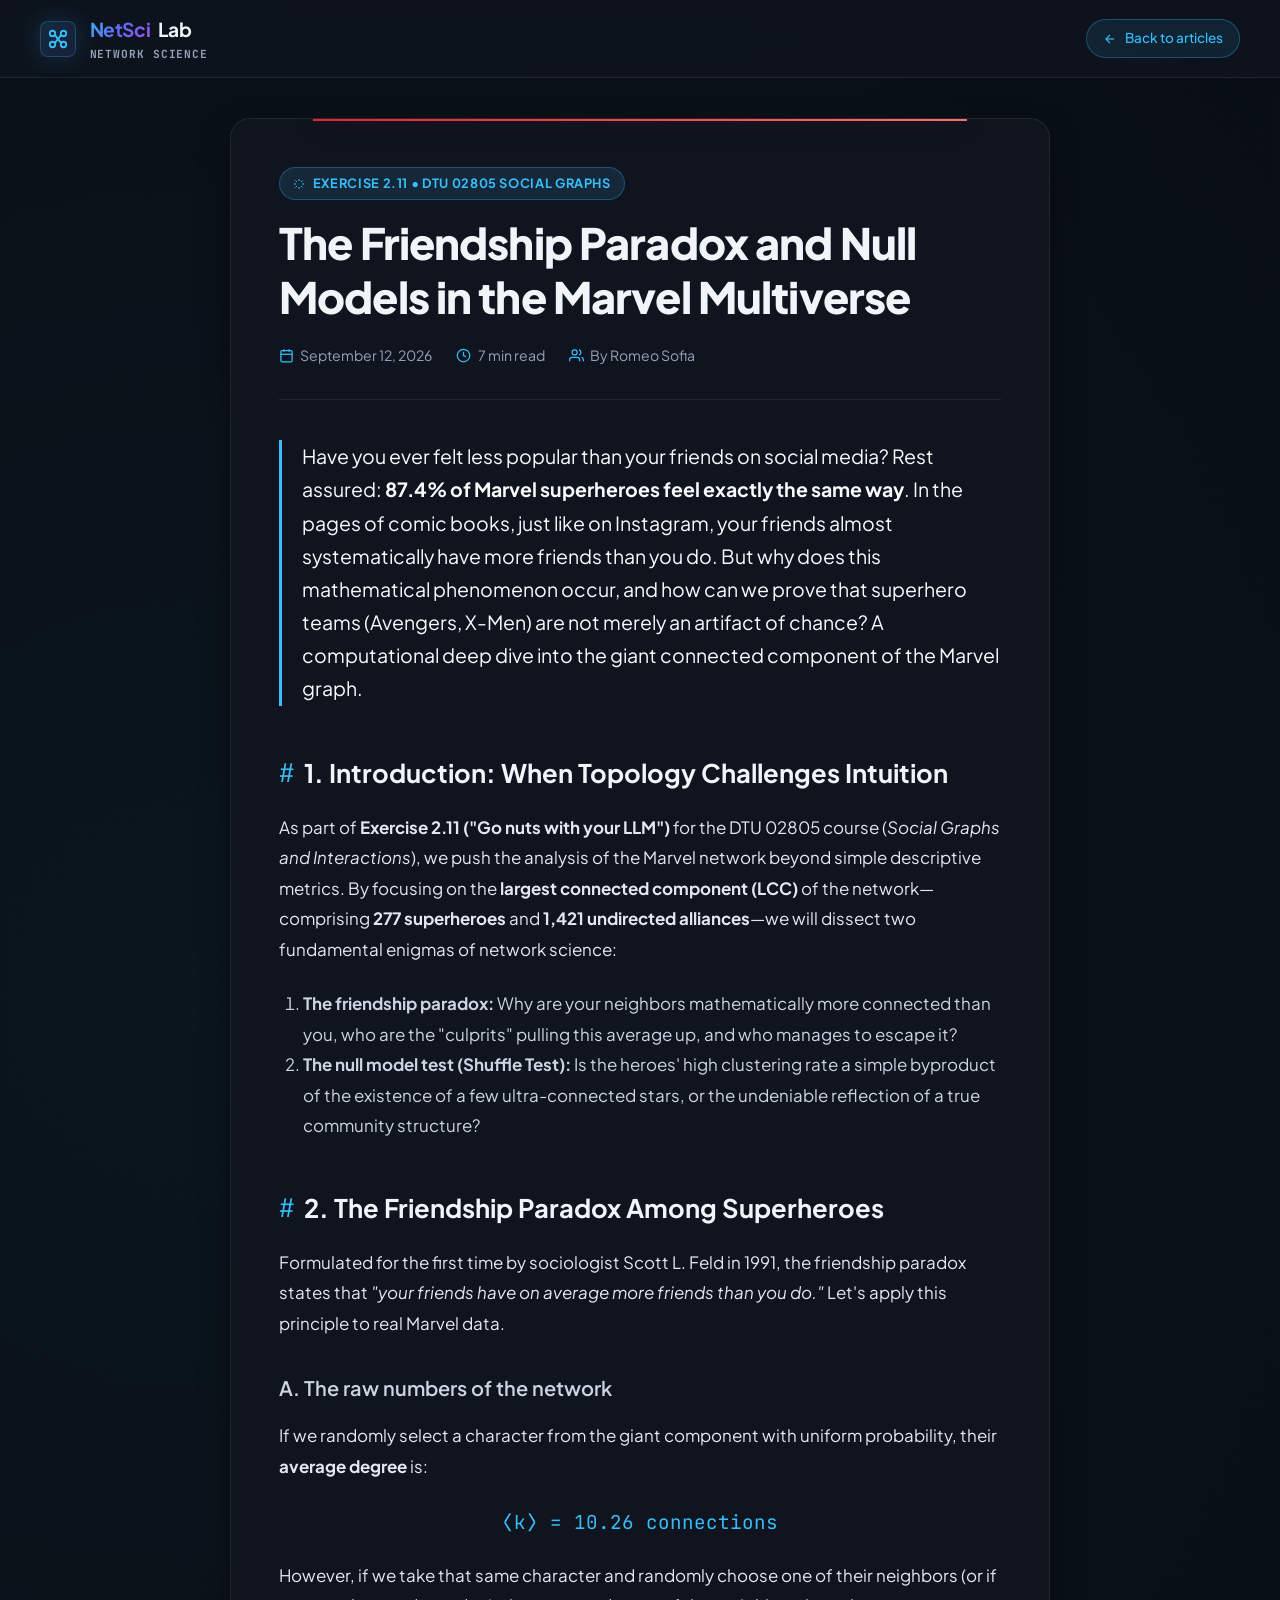
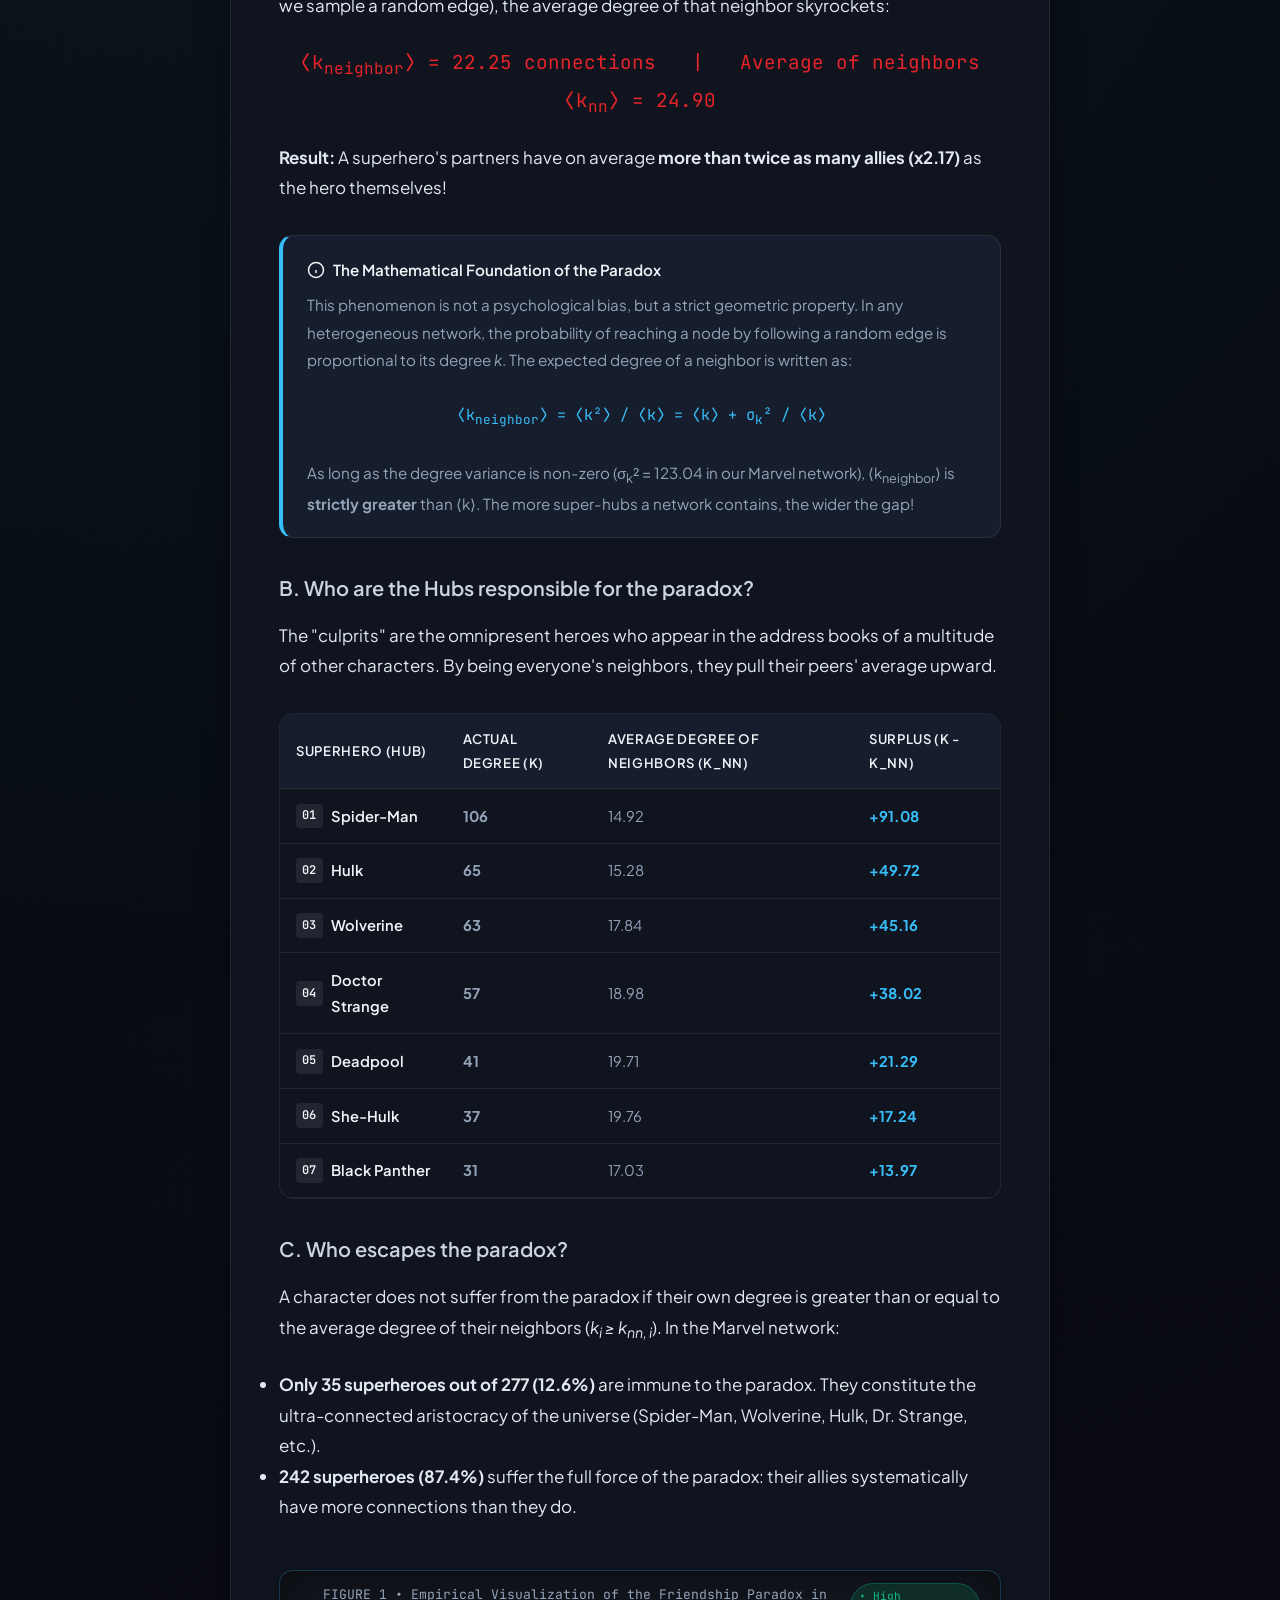
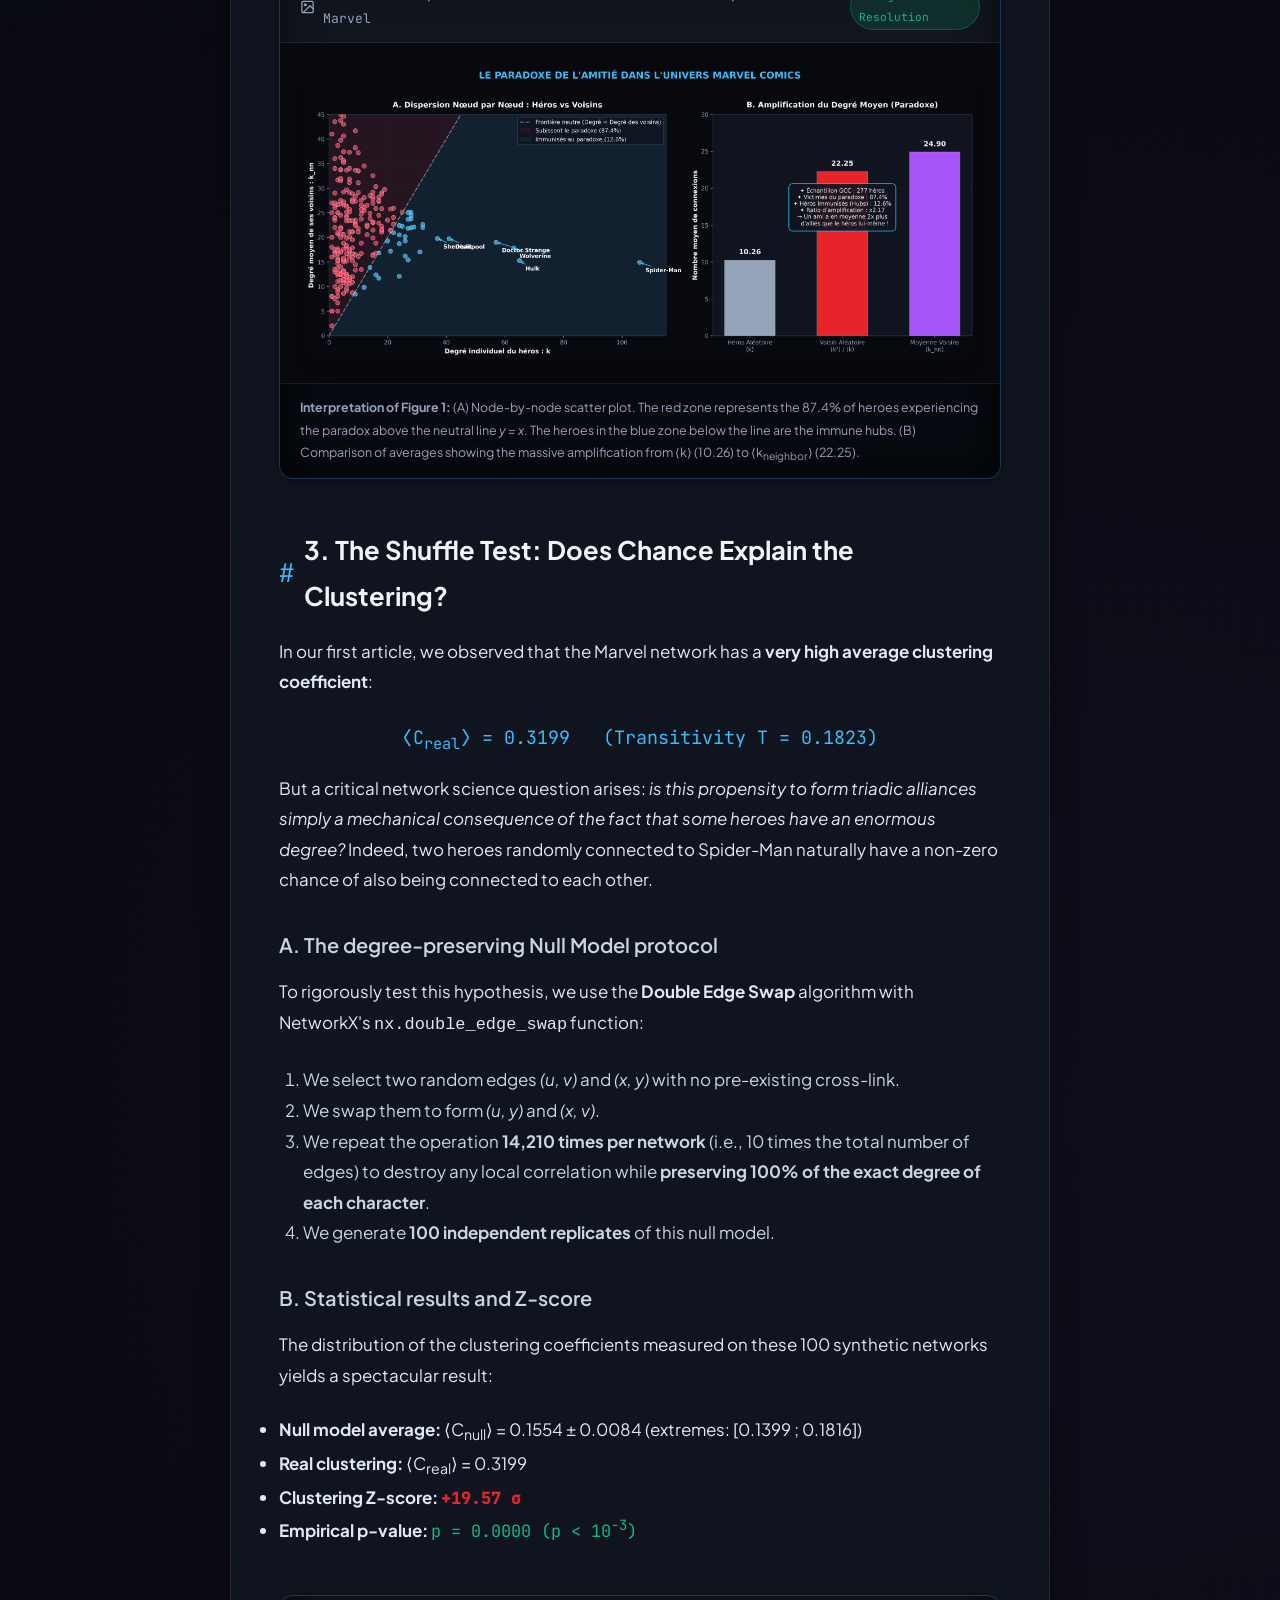
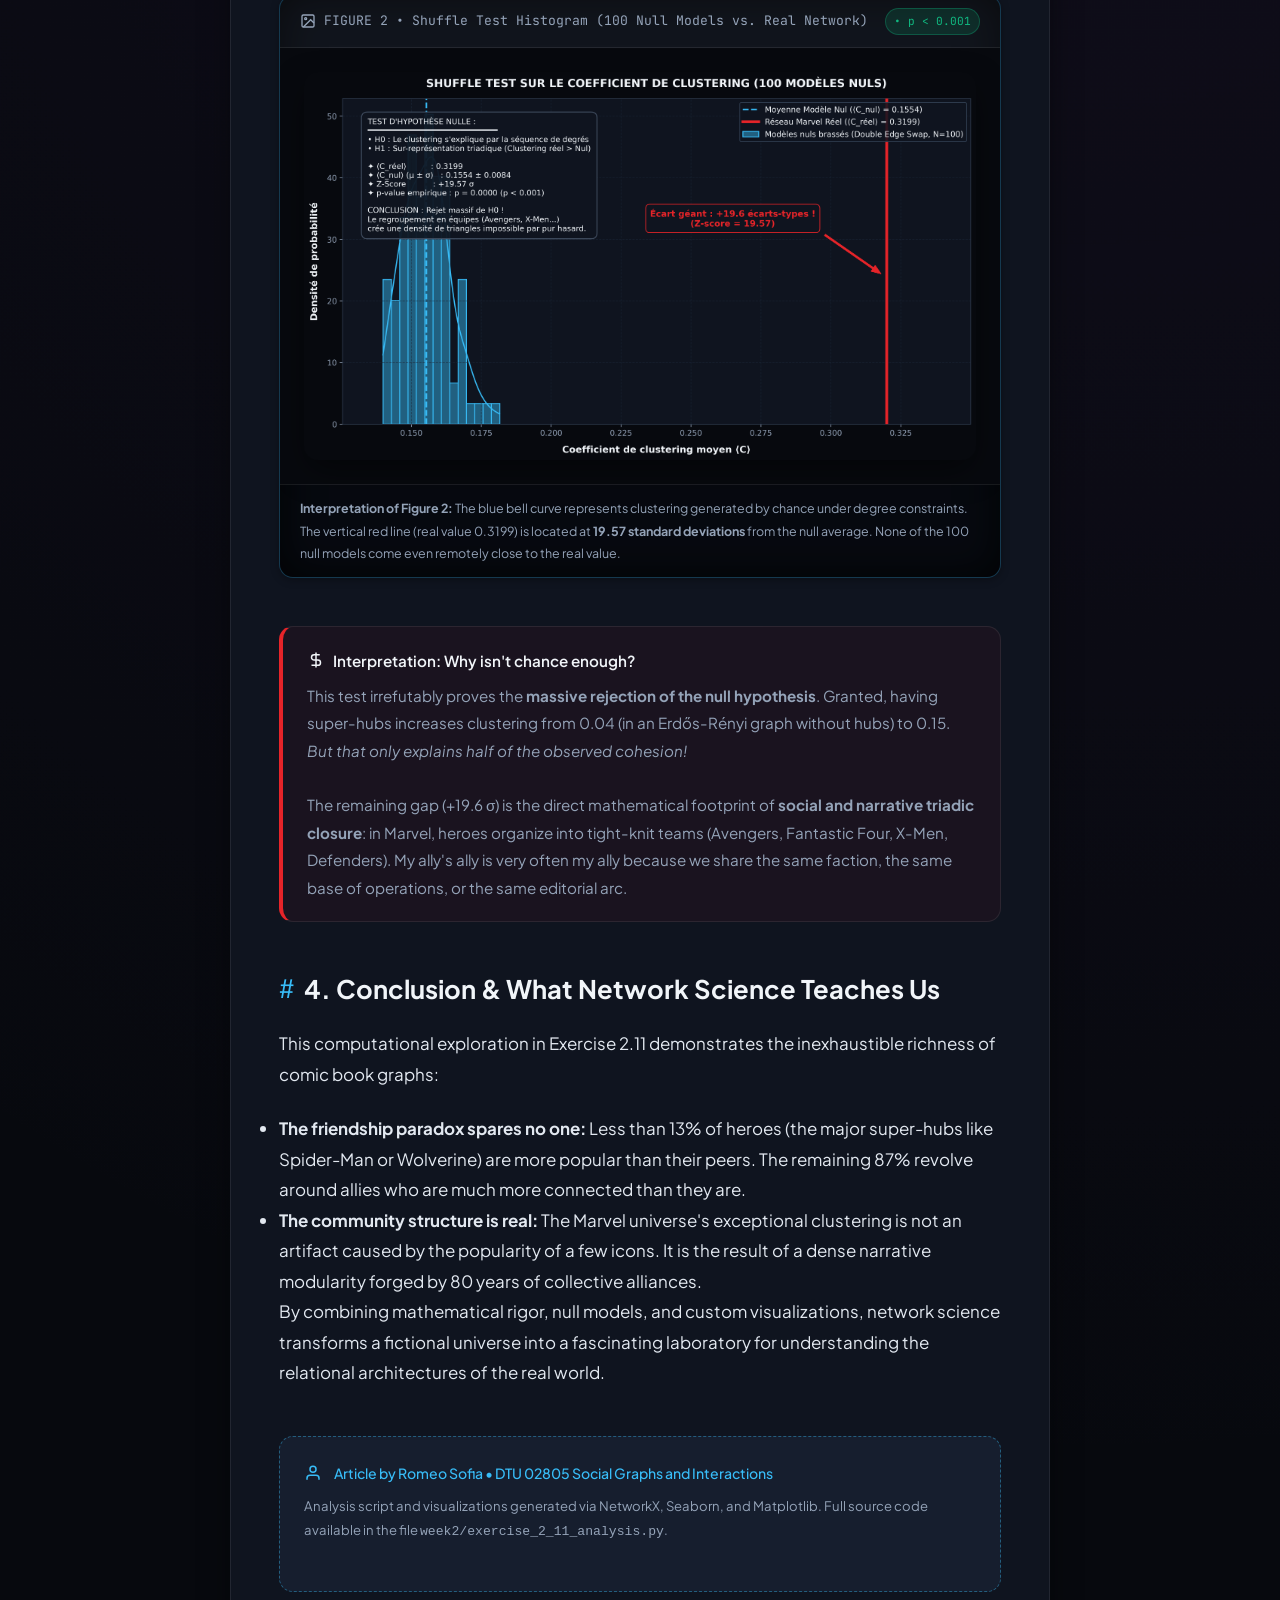
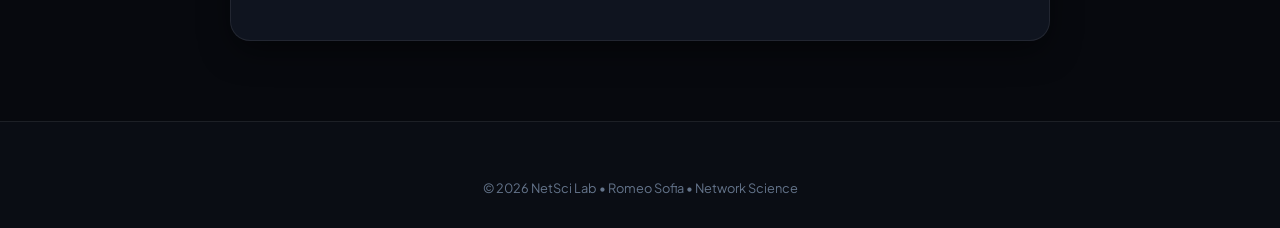
==== commit 0924b6bc: "Translate index, marvel, and exercise 2.11 to English" ====
--- a/exercice-2-11.html
+++ b/exercice-2-11.html
@@ -1,10 +1,10 @@
 <!DOCTYPE html>
-<html lang="fr">
+<html lang="en">
 <head>
   <meta charset="UTF-8">
   <meta name="viewport" content="width=device-width, initial-scale=1.0">
-  <title>Exercice 2.11 - Go nuts with your LLM // NetSci Lab</title>
-  <meta name="description" content="Exercice 2.11 - Go nuts with your LLM : Paradoxe de l'amitié et Modèles Nuls dans le réseau Marvel Comics - Par Romeo Sofia">
+  <title>The Friendship Paradox and Null Models in the Marvel Multiverse // NetSci Lab</title>
+  <meta name="description" content="The Friendship Paradox and Null Models in the Marvel Comics network - By Romeo Sofia">
   
   <!-- Polices Google Fonts (Plus Jakarta Sans & JetBrains Mono) -->
   <link rel="preconnect" href="https://fonts.googleapis.com">
@@ -22,7 +22,7 @@
   <!-- NAVIGATION -->
   <header class="navbar">
     <div class="nav-container">
-      <a href="index.html" class="brand" aria-label="Accueil NetSci Lab">
+      <a href="index.html" class="brand" aria-label="NetSci Lab Home">
         <div class="brand-icon">
           <svg width="22" height="22" viewBox="0 0 24 24" fill="none" stroke="currentColor" stroke-width="2" stroke-linecap="round" stroke-linejoin="round">
             <circle cx="6" cy="6" r="3"></circle>
@@ -37,18 +37,18 @@
           <div class="brand-title">
             <span>NetSci</span> Lab
           </div>
-          <span class="univ-badge">Science des Réseaux</span>
+          <span class="univ-badge">Network Science</span>
         </div>
       </a>
 
-      <nav aria-label="Navigation principale">
+      <nav aria-label="Main Navigation">
         <ul class="nav-links">
           <li><a href="index.html" class="btn-nav">
             <svg width="14" height="14" viewBox="0 0 24 24" fill="none" stroke="currentColor" stroke-width="2">
               <line x1="19" y1="12" x2="5" y2="12"></line>
               <polyline points="12 19 5 12 12 5"></polyline>
             </svg>
-            Retour aux articles
+            Back to articles
           </a></li>
         </ul>
       </nav>
@@ -65,25 +65,25 @@
           <svg width="12" height="12" viewBox="0 0 24 24" fill="none" stroke="currentColor" stroke-width="2">
             <path d="M12 2v4M12 18v4M4.93 4.93l2.83 2.83M16.24 16.24l2.83 2.83M2 12h4M18 12h4M4.93 19.07l2.83-2.83M16.24 7.76l2.83-2.83"></path>
           </svg>
-          Exercice 2.11 &bull; DTU 02805 Social Graphs
+          Exercise 2.11 &bull; DTU 02805 Social Graphs
         </div>
 
         <h1 class="article-title">
-          Exercice 2.11 - Go nuts with your LLM : Le Paradoxe de l'Amitié et les Modèles Nuls dans le Multivers Marvel
+          The Friendship Paradox and Null Models in the Marvel Multiverse
         </h1>
 
         <div class="article-meta">
           <div class="meta-item">
             <svg width="15" height="15" viewBox="0 0 24 24" fill="none" stroke="currentColor" stroke-width="2"><rect x="3" y="4" width="18" height="18" rx="2" ry="2"></rect><line x1="16" y1="2" x2="16" y2="6"></line><line x1="8" y1="2" x2="8" y2="6"></line><line x1="3" y1="10" x2="21" y2="10"></line></svg>
-            <span>12 Septembre 2026</span>
+            <span>September 12, 2026</span>
           </div>
           <div class="meta-item">
             <svg width="15" height="15" viewBox="0 0 24 24" fill="none" stroke="currentColor" stroke-width="2"><circle cx="12" cy="12" r="10"></circle><polyline points="12 6 12 12 16 14"></polyline></svg>
-            <span>7 min de lecture</span>
+            <span>7 min read</span>
           </div>
           <div class="meta-item">
             <svg width="15" height="15" viewBox="0 0 24 24" fill="none" stroke="currentColor" stroke-width="2"><path d="M17 21v-2a4 4 0 0 0-4-4H5a4 4 0 0 0-4 4v2"></path><circle cx="9" cy="7" r="4"></circle><path d="M23 21v-2a4 4 0 0 0-3-3.87"></path><path d="M16 3.13a4 4 0 0 1 0 7.75"></path></svg>
-            <span>Par Romeo Sofia</span>
+            <span>By Romeo Sofia</span>
           </div>
         </div>
       </header>
@@ -92,125 +92,125 @@
       <div class="article-body">
         
         <p class="article-lead">
-          Vous êtes-vous déjà senti moins populaire que vos amis sur les réseaux sociaux ? Rassurez-vous : <strong>87,4 % des super-héros Marvel ressentent exactement la même chose</strong>. Dans les pages de comics comme sur Instagram, vos amis ont presque systématiquement plus d'amis que vous. Mais pourquoi ce phénomène mathématique survient-il, et comment prouver que les équipes de super-héros (Avengers, X-Men) ne sont pas un simple artefact du hasard ? Plongée computationnelle au cœur de la composante géante du graphe Marvel.
-        </p>
-
-        <h2>1. Introduction : Quand la Topologie Bouscule l'Intuition</h2>
-        <p>
-          Dans le cadre de l'<strong>Exercice 2.11 ("Go nuts with your LLM")</strong> du cours DTU 02805 (<em>Social Graphs and Interactions</em>), nous poussons l'analyse du réseau Marvel au-delà des simples métriques descriptives. En nous focalisant sur la <strong>composante géante connexe (GCC)</strong> du réseau — regroupant <strong>277 super-héros</strong> et <strong>1 421 alliances non-orientées</strong> — nous allons disséquer deux énigmes fondamentales de la science des réseaux :
+          Have you ever felt less popular than your friends on social media? Rest assured: <strong>87.4% of Marvel superheroes feel exactly the same way</strong>. In the pages of comic books, just like on Instagram, your friends almost systematically have more friends than you do. But why does this mathematical phenomenon occur, and how can we prove that superhero teams (Avengers, X-Men) are not merely an artifact of chance? A computational deep dive into the giant connected component of the Marvel graph.
+        </p>
+
+        <h2>1. Introduction: When Topology Challenges Intuition</h2>
+        <p>
+          As part of <strong>Exercise 2.11 ("Go nuts with your LLM")</strong> for the DTU 02805 course (<em>Social Graphs and Interactions</em>), we push the analysis of the Marvel network beyond simple descriptive metrics. By focusing on the <strong>largest connected component (LCC)</strong> of the network—comprising <strong>277 superheroes</strong> and <strong>1,421 undirected alliances</strong>—we will dissect two fundamental enigmas of network science:
         </p>
         <ol style="margin-left: 1.5rem; margin-bottom: 1.5rem; color: #cbd5e1;">
-          <li><strong>Le paradoxe de l'amitié :</strong> Pourquoi vos voisins sont-ils mathématiquement plus connectés que vous, qui sont les "coupables" qui tirent cette moyenne vers le haut, et qui parvient à y échapper ?</li>
-          <li><strong>Le test du modèle nul (Shuffle Test) :</strong> Le fort taux de regroupement (clustering) des héros est-il un simple sous-produit de l'existence de quelques stars ultra-connectées, ou le reflet indéniable d'une véritable structure en communautés ?</li>
+          <li><strong>The friendship paradox:</strong> Why are your neighbors mathematically more connected than you, who are the "culprits" pulling this average up, and who manages to escape it?</li>
+          <li><strong>The null model test (Shuffle Test):</strong> Is the heroes' high clustering rate a simple byproduct of the existence of a few ultra-connected stars, or the undeniable reflection of a true community structure?</li>
         </ol>
 
-        <h2>2. Le Paradoxe de l'Amitié chez les Super-Héros</h2>
-        <p>
-          Formulé pour la première fois par le sociologue Scott L. Feld en 1991, le paradoxe de l'amitié énonce que <em>« vos amis ont en moyenne plus d'amis que vous »</em>. Appliquons ce principe aux données réelles de Marvel.
-        </p>
-
-        <h3>A. Les chiffres bruts du réseau</h3>
-        <p>
-          Si l'on tire au sort un personnage de la composante géante avec une probabilité uniforme, son <strong>degré moyen</strong> est de :
+        <h2>2. The Friendship Paradox Among Superheroes</h2>
+        <p>
+          Formulated for the first time by sociologist Scott L. Feld in 1991, the friendship paradox states that <em>"your friends have on average more friends than you do."</em> Let's apply this principle to real Marvel data.
+        </p>
+
+        <h3>A. The raw numbers of the network</h3>
+        <p>
+          If we randomly select a character from the giant component with uniform probability, their <strong>average degree</strong> is:
         </p>
         <p style="text-align: center; font-family: var(--font-mono); font-size: 1.2rem; color: var(--primary-cyan); margin: 1.25rem 0;">
-          &lang;k&rang; = 10,26 connexions
-        </p>
-        <p>
-          En revanche, si l'on prend ce même personnage et que l'on choisit au hasard l'un de ses voisins (ou si l'on échantillonne une arête aléatoire), le degré moyen de ce voisin explose :
+          &lang;k&rang; = 10.26 connections
+        </p>
+        <p>
+          However, if we take that same character and randomly choose one of their neighbors (or if we sample a random edge), the average degree of that neighbor skyrockets:
         </p>
         <p style="text-align: center; font-family: var(--font-mono); font-size: 1.2rem; color: var(--marvel-red); margin: 1.25rem 0;">
-          &lang;k<sub>voisin</sub>&rang; = 22,25 connexions &nbsp;&nbsp;|&nbsp;&nbsp; Moyenne des voisins &lang;k<sub>nn</sub>&rang; = 24,90
-        </p>
-        <p>
-          <strong>Résultat :</strong> Les partenaires d'un super-héros ont en moyenne <strong>plus de deux fois plus d'alliés (x2,17)</strong> que lui-même !
+          &lang;k<sub>neighbor</sub>&rang; = 22.25 connections &nbsp;&nbsp;|&nbsp;&nbsp; Average of neighbors &lang;k<sub>nn</sub>&rang; = 24.90
+        </p>
+        <p>
+          <strong>Result:</strong> A superhero's partners have on average <strong>more than twice as many allies (x2.17)</strong> as the hero themselves!
         </p>
 
         <div class="callout">
           <div class="callout-header">
             <svg width="18" height="18" viewBox="0 0 24 24" fill="none" stroke="currentColor" stroke-width="2"><circle cx="12" cy="12" r="10"></circle><line x1="12" y1="16" x2="12" y2="12"></line><line x1="12" y1="8" x2="12.01" y2="8"></line></svg>
-            Le Fondement Mathématique du Paradoxe
+            The Mathematical Foundation of the Paradox
           </div>
           <p>
-            Ce phénomène n'est pas un biais psychologique, mais une propriété géométrique stricte. Dans tout réseau hétérogène, la probabilité d'atteindre un nœud en suivant une arête aléatoire est proportionnelle à son degré <em>k</em>. L'espérance du degré d'un voisin s'écrit :
+            This phenomenon is not a psychological bias, but a strict geometric property. In any heterogeneous network, the probability of reaching a node by following a random edge is proportional to its degree <em>k</em>. The expected degree of a neighbor is written as:
             <br><br>
             <span style="font-family: var(--font-mono); color: var(--primary-cyan); display: block; text-align: center;">
-              &lang;k<sub>voisin</sub>&rang; = &lang;k&sup2;&rang; / &lang;k&rang; = &lang;k&rang; + &sigma;<sub>k</sub>&sup2; / &lang;k&rang;
+              &lang;k<sub>neighbor</sub>&rang; = &lang;k&sup2;&rang; / &lang;k&rang; = &lang;k&rang; + &sigma;<sub>k</sub>&sup2; / &lang;k&rang;
             </span>
             <br>
-            Dès lors que la variance des degrés est non nulle (&sigma;<sub>k</sub>&sup2; = 123,04 dans notre réseau Marvel), &lang;k<sub>voisin</sub>&rang; est <strong>strictement supérieur</strong> à &lang;k&rang;. Plus le réseau contient des super-hubs, plus l'écart se creuse !
+            As long as the degree variance is non-zero (&sigma;<sub>k</sub>&sup2; = 123.04 in our Marvel network), &lang;k<sub>neighbor</sub>&rang; is <strong>strictly greater</strong> than &lang;k&rang;. The more super-hubs a network contains, the wider the gap!
           </p>
         </div>
 
-        <h3>B. Qui sont les Hubs responsables du paradoxe ?</h3>
-        <p>
-          Les "coupables" sont les héros omniprésents qui apparaissent dans le carnet d'adresses d'une multitude d'autres personnages. En étant les voisins de presque tout le monde, ils tirent la moyenne de leurs pairs vers le haut.
+        <h3>B. Who are the Hubs responsible for the paradox?</h3>
+        <p>
+          The "culprits" are the omnipresent heroes who appear in the address books of a multitude of other characters. By being everyone's neighbors, they pull their peers' average upward.
         </p>
 
         <div class="data-table-wrapper">
           <table class="network-table">
             <thead>
               <tr>
-                <th>Super-Héros (Hub)</th>
-                <th>Degré Réel (k)</th>
-                <th>Degré Moyen de ses Voisins (k_nn)</th>
-                <th>Excédent (k - k_nn)</th>
+                <th>Superhero (Hub)</th>
+                <th>Actual Degree (k)</th>
+                <th>Average Degree of Neighbors (k_nn)</th>
+                <th>Surplus (k - k_nn)</th>
               </tr>
             </thead>
             <tbody>
               <tr>
                 <td><span class="char-cell"><span class="rank-badge">01</span> Spider-Man</span></td>
                 <td><strong>106</strong></td>
-                <td>14,92</td>
-                <td style="color: #38bdf8; font-weight: 700;">+91,08</td>
+                <td>14.92</td>
+                <td style="color: #38bdf8; font-weight: 700;">+91.08</td>
               </tr>
               <tr>
                 <td><span class="char-cell"><span class="rank-badge">02</span> Hulk</span></td>
                 <td><strong>65</strong></td>
-                <td>15,28</td>
-                <td style="color: #38bdf8; font-weight: 700;">+49,72</td>
+                <td>15.28</td>
+                <td style="color: #38bdf8; font-weight: 700;">+49.72</td>
               </tr>
               <tr>
                 <td><span class="char-cell"><span class="rank-badge">03</span> Wolverine</span></td>
                 <td><strong>63</strong></td>
-                <td>17,84</td>
-                <td style="color: #38bdf8; font-weight: 700;">+45,16</td>
+                <td>17.84</td>
+                <td style="color: #38bdf8; font-weight: 700;">+45.16</td>
               </tr>
               <tr>
                 <td><span class="char-cell"><span class="rank-badge">04</span> Doctor Strange</span></td>
                 <td><strong>57</strong></td>
-                <td>18,98</td>
-                <td style="color: #38bdf8; font-weight: 700;">+38,02</td>
+                <td>18.98</td>
+                <td style="color: #38bdf8; font-weight: 700;">+38.02</td>
               </tr>
               <tr>
                 <td><span class="char-cell"><span class="rank-badge">05</span> Deadpool</span></td>
                 <td><strong>41</strong></td>
-                <td>19,71</td>
-                <td style="color: #38bdf8; font-weight: 700;">+21,29</td>
+                <td>19.71</td>
+                <td style="color: #38bdf8; font-weight: 700;">+21.29</td>
               </tr>
               <tr>
                 <td><span class="char-cell"><span class="rank-badge">06</span> She-Hulk</span></td>
                 <td><strong>37</strong></td>
-                <td>19,76</td>
-                <td style="color: #38bdf8; font-weight: 700;">+17,24</td>
+                <td>19.76</td>
+                <td style="color: #38bdf8; font-weight: 700;">+17.24</td>
               </tr>
               <tr>
                 <td><span class="char-cell"><span class="rank-badge">07</span> Black Panther</span></td>
                 <td><strong>31</strong></td>
-                <td>17,03</td>
-                <td style="color: #38bdf8; font-weight: 700;">+13,97</td>
+                <td>17.03</td>
+                <td style="color: #38bdf8; font-weight: 700;">+13.97</td>
               </tr>
             </tbody>
           </table>
         </div>
 
-        <h3>C. Qui échappe au paradoxe ?</h3>
-        <p>
-          Un personnage ne subit pas le paradoxe si son propre degré est supérieur ou égal au degré moyen de ses voisins (<em>k<sub>i</sub> &ge; k<sub>nn, i</sub></em>). Dans le réseau Marvel :
+        <h3>C. Who escapes the paradox?</h3>
+        <p>
+          A character does not suffer from the paradox if their own degree is greater than or equal to the average degree of their neighbors (<em>k<sub>i</sub> &ge; k<sub>nn, i</sub></em>). In the Marvel network:
         </p>
         <ul>
-          <li><strong>Seulement 35 super-héros sur 277 (12,6 %)</strong> sont immunisés contre le paradoxe. Ils constituent l'aristocratie ultra-connectée de l'univers (Spider-Man, Wolverine, Hulk, Dr. Strange, etc.).</li>
-          <li><strong>242 super-héros (87,4 %)</strong> subissent le paradoxe de plein fouet : leurs alliés ont systématiquement plus de connexions qu'eux.</li>
+          <li><strong>Only 35 superheroes out of 277 (12.6%)</strong> are immune to the paradox. They constitute the ultra-connected aristocracy of the universe (Spider-Man, Wolverine, Hulk, Dr. Strange, etc.).</li>
+          <li><strong>242 superheroes (87.4%)</strong> suffer the full force of the paradox: their allies systematically have more connections than they do.</li>
         </ul>
 
         <!-- EMPLACEMENT GRAPHIQUE 1 -->
@@ -218,49 +218,49 @@
           <div class="graph-card-header">
             <div class="graph-card-title">
               <svg width="16" height="16" viewBox="0 0 24 24" fill="none" stroke="currentColor" stroke-width="2"><rect x="3" y="3" width="18" height="18" rx="2" ry="2"></rect><circle cx="8.5" cy="8.5" r="1.5"></circle><polyline points="21 15 16 10 5 21"></polyline></svg>
-              FIGURE 1 &bull; Visualisation Empirique du Paradoxe de l'Amitié chez Marvel
+              FIGURE 1 &bull; Empirical Visualization of the Friendship Paradox in Marvel
             </div>
-            <span class="graph-badge-live">&bull; Haute Résolution</span>
+            <span class="graph-badge-live">&bull; High Resolution</span>
           </div>
           <div style="padding: 1.5rem; text-align: center; background: #07090e;">
-            <img src="friendship_paradox.png" alt="Graphique du Paradoxe de l'Amitié chez Marvel" style="border-radius: var(--radius-md); margin: 0 auto; box-shadow: var(--shadow-lg);">
+            <img src="friendship_paradox.png" alt="Graph of the Friendship Paradox in Marvel" style="border-radius: var(--radius-md); margin: 0 auto; box-shadow: var(--shadow-lg);">
           </div>
           <div class="graph-legend">
-            <span><strong>Interprétation de la Figure 1 :</strong> (A) Dispersion nœud par nœud. La zone rouge représente les 87,4 % de héros subissant le paradoxe au-dessus de la ligne neutre <em>y = x</em>. Les héros dans la zone bleue sous la ligne sont les hubs immunisés. (B) Comparaison des moyennes montrant l'amplification massive de &lang;k&rang; (10,26) à &lang;k<sub>voisin</sub>&rang; (22,25).</span>
-          </div>
-        </div>
-
-        <h2>3. Le Shuffle Test : Le Hasard Explique-t-il les Regroupements ?</h2>
-        <p>
-          Dans notre premier article, nous avons constaté que le réseau Marvel possède un <strong>coefficient de clustering moyen très élevé</strong> :
+            <span><strong>Interpretation of Figure 1:</strong> (A) Node-by-node scatter plot. The red zone represents the 87.4% of heroes experiencing the paradox above the neutral line <em>y = x</em>. The heroes in the blue zone below the line are the immune hubs. (B) Comparison of averages showing the massive amplification from &lang;k&rang; (10.26) to &lang;k<sub>neighbor</sub>&rang; (22.25).</span>
+          </div>
+        </div>
+
+        <h2>3. The Shuffle Test: Does Chance Explain the Clustering?</h2>
+        <p>
+          In our first article, we observed that the Marvel network has a <strong>very high average clustering coefficient</strong>:
         </p>
         <p style="text-align: center; font-family: var(--font-mono); font-size: 1.15rem; color: var(--primary-cyan); margin: 1rem 0;">
-          &lang;C<sub>réel</sub>&rang; = 0,3199 &nbsp;&nbsp;(Transitivité T = 0,1823)
-        </p>
-        <p>
-          Mais une question critique de science des réseaux se pose : <em>cette propension à former des triangles d'alliés est-elle simplement une conséquence mécanique du fait que certains héros ont un degré énorme ?</em> En effet, deux héros reliés au hasard à Spider-Man ont naturellement une chance non nulle d'être aussi connectés entre eux.
-        </p>
-
-        <h3>A. Le protocole du Modèle Nul préservant les degrés</h3>
-        <p>
-          Pour tester rigoureusement cette hypothèse, nous utilisons l'algorithme de <strong>double permutation d'arêtes (<em>Double Edge Swap</em>)</strong> avec la fonction <code>nx.double_edge_swap</code> de NetworkX :
+          &lang;C<sub>real</sub>&rang; = 0.3199 &nbsp;&nbsp;(Transitivity T = 0.1823)
+        </p>
+        <p>
+          But a critical network science question arises: <em>is this propensity to form triadic alliances simply a mechanical consequence of the fact that some heroes have an enormous degree?</em> Indeed, two heroes randomly connected to Spider-Man naturally have a non-zero chance of also being connected to each other.
+        </p>
+
+        <h3>A. The degree-preserving Null Model protocol</h3>
+        <p>
+          To rigorously test this hypothesis, we use the <strong>Double Edge Swap</strong> algorithm with NetworkX's <code>nx.double_edge_swap</code> function:
         </p>
         <ol style="margin-left: 1.5rem; margin-bottom: 1.5rem; color: #cbd5e1;">
-          <li>On sélectionne deux arêtes aléatoires <em>(u, v)</em> et <em>(x, y)</em> sans lien croisé préexistant.</li>
-          <li>On les permute pour former <em>(u, y)</em> et <em>(x, v)</em>.</li>
-          <li>On répète l'opération <strong>14 210 fois par réseau</strong> (soit 10 fois le nombre total d'arêtes) pour détruire toute corrélation locale tout en <strong>préservant à 100 % le degré exact de chaque personnage</strong>.</li>
-          <li>On génère <strong>100 réplicats indépendants</strong> de ce modèle nul.</li>
+          <li>We select two random edges <em>(u, v)</em> and <em>(x, y)</em> with no pre-existing cross-link.</li>
+          <li>We swap them to form <em>(u, y)</em> and <em>(x, v)</em>.</li>
+          <li>We repeat the operation <strong>14,210 times per network</strong> (i.e., 10 times the total number of edges) to destroy any local correlation while <strong>preserving 100% of the exact degree of each character</strong>.</li>
+          <li>We generate <strong>100 independent replicates</strong> of this null model.</li>
         </ol>
 
-        <h3>B. Résultats statistiques et Z-score</h3>
-        <p>
-          La distribution des coefficients de clustering mesurés sur ces 100 réseaux synthétiques donne un résultat spectaculaire :
+        <h3>B. Statistical results and Z-score</h3>
+        <p>
+          The distribution of the clustering coefficients measured on these 100 synthetic networks yields a spectacular result:
         </p>
         <ul>
-          <li><strong>Moyenne du modèle nul :</strong> &lang;C<sub>nul</sub>&rang; = 0,1554 &plusmn; 0,0084 (extrêmes : [0,1399 ; 0,1816])</li>
-          <li><strong>Clustering réel :</strong> &lang;C<sub>réel</sub>&rang; = 0,3199</li>
-          <li><strong>Z-score du clustering :</strong> <span style="color: var(--marvel-red); font-weight: 800; font-family: var(--font-mono);">+19,57 &sigma;</span></li>
-          <li><strong>p-value empirique :</strong> <span style="font-family: var(--font-mono); color: var(--accent-emerald);">p = 0,0000 (p &lt; 10<sup>-3</sup>)</span></li>
+          <li><strong>Null model average:</strong> &lang;C<sub>null</sub>&rang; = 0.1554 &plusmn; 0.0084 (extremes: [0.1399 ; 0.1816])</li>
+          <li><strong>Real clustering:</strong> &lang;C<sub>real</sub>&rang; = 0.3199</li>
+          <li><strong>Clustering Z-score:</strong> <span style="color: var(--marvel-red); font-weight: 800; font-family: var(--font-mono);">+19.57 &sigma;</span></li>
+          <li><strong>Empirical p-value:</strong> <span style="font-family: var(--font-mono); color: var(--accent-emerald);">p = 0.0000 (p &lt; 10<sup>-3</sup>)</span></li>
         </ul>
 
         <!-- EMPLACEMENT GRAPHIQUE 2 -->
@@ -268,50 +268,50 @@
           <div class="graph-card-header">
             <div class="graph-card-title">
               <svg width="16" height="16" viewBox="0 0 24 24" fill="none" stroke="currentColor" stroke-width="2"><rect x="3" y="3" width="18" height="18" rx="2" ry="2"></rect><circle cx="8.5" cy="8.5" r="1.5"></circle><polyline points="21 15 16 10 5 21"></polyline></svg>
-              FIGURE 2 &bull; Histogramme du Shuffle Test (100 Modèles Nuls vs Réseau Réel)
+              FIGURE 2 &bull; Shuffle Test Histogram (100 Null Models vs. Real Network)
             </div>
             <span class="graph-badge-live">&bull; p &lt; 0.001</span>
           </div>
           <div style="padding: 1.5rem; text-align: center; background: #07090e;">
-            <img src="null_model_clustering_shuffle.png" alt="Distribution du Shuffle Test sur le Clustering" style="border-radius: var(--radius-md); margin: 0 auto; box-shadow: var(--shadow-lg);">
+            <img src="null_model_clustering_shuffle.png" alt="Shuffle Test Distribution on Clustering" style="border-radius: var(--radius-md); margin: 0 auto; box-shadow: var(--shadow-lg);">
           </div>
           <div class="graph-legend">
-            <span><strong>Interprétation de la Figure 2 :</strong> La distribution en cloche bleue représente le clustering issu du hasard sous contrainte de degrés. La ligne rouge verticale (valeur réelle 0,3199) est située à <strong>19,57 écarts-types</strong> de la moyenne nulle. Aucun des 100 modèles nuls n'approche même de loin la valeur réelle.</span>
+            <span><strong>Interpretation of Figure 2:</strong> The blue bell curve represents clustering generated by chance under degree constraints. The vertical red line (real value 0.3199) is located at <strong>19.57 standard deviations</strong> from the null average. None of the 100 null models come even remotely close to the real value.</span>
           </div>
         </div>
 
         <div class="callout callout-marvel">
           <div class="callout-header">
             <svg width="18" height="18" viewBox="0 0 24 24" fill="none" stroke="currentColor" stroke-width="2"><path d="M12 2v20"></path><path d="M17 5H9.5a3.5 3.5 0 0 0 0 7h5a3.5 3.5 0 0 1 0 7H6"></path></svg>
-            Interprétation : Pourquoi le hasard ne suffit pas ?
+            Interpretation: Why isn't chance enough?
           </div>
           <p>
-            Ce test prouve de manière irréfutable le <strong>rejet massif de l'hypothèse nulle</strong>. Certes, avoir des super-hubs fait passer le clustering de 0,04 (dans un graphe d'Erdős-Rényi sans hubs) à 0,15. <em>Mais cela n'explique que la moitié de la cohésion observée !</em>
+            This test irrefutably proves the <strong>massive rejection of the null hypothesis</strong>. Granted, having super-hubs increases clustering from 0.04 (in an Erdős-Rényi graph without hubs) to 0.15. <em>But that only explains half of the observed cohesion!</em>
             <br><br>
-            Le fossé restant (+19,6 &sigma;) est l'empreinte mathématique directe de la <strong>fermeture triadique sociale et narrative</strong> : dans Marvel, les héros s'organisent en équipes soudées (Avengers, Fantastic Four, X-Men, Defenders). L'allié de mon allié est très souvent mon allié parce que nous partageons la même faction, la même base d'opérations ou le même arc éditorial.
+            The remaining gap (+19.6 &sigma;) is the direct mathematical footprint of <strong>social and narrative triadic closure</strong>: in Marvel, heroes organize into tight-knit teams (Avengers, Fantastic Four, X-Men, Defenders). My ally's ally is very often my ally because we share the same faction, the same base of operations, or the same editorial arc.
           </p>
         </div>
 
-        <h2>4. Conclusion &amp; Ce que la Science des Réseaux nous Enseigne</h2>
-        <p>
-          Cette exploration computationnelle de l'Exercice 2.11 démontre la richesse inépuisable des graphes de comics :
+        <h2>4. Conclusion &amp; What Network Science Teaches Us</h2>
+        <p>
+          This computational exploration in Exercise 2.11 demonstrates the inexhaustible richness of comic book graphs:
         </p>
         <ul>
-          <li><strong>Le paradoxe de l'amitié n'épargne personne :</strong> Moins de 13 % des héros (les super-hubs majeurs comme Spider-Man ou Wolverine) sont plus populaires que leurs pairs. Les 87 % restants gravitent autour d'alliés beaucoup plus connectés qu'eux.</li>
-          <li><strong>La structure en communautés est réelle :</strong> Le clustering exceptionnel de l'univers Marvel n'est pas un artefact causé par la popularité de quelques icônes. C'est le résultat d'une modularité narrative dense forgée par 80 ans d'alliances collectives.</li>
+          <li><strong>The friendship paradox spares no one:</strong> Less than 13% of heroes (the major super-hubs like Spider-Man or Wolverine) are more popular than their peers. The remaining 87% revolve around allies who are much more connected than they are.</li>
+          <li><strong>The community structure is real:</strong> The Marvel universe's exceptional clustering is not an artifact caused by the popularity of a few icons. It is the result of a dense narrative modularity forged by 80 years of collective alliances.</li>
         </ul>
         <p>
-          En combinant rigueur mathématique, modèles nuls et visualisations sur-mesure, la science des réseaux transforme un univers fictif en un laboratoire fascinant pour comprendre les architectures relationnelles du monde réel.
+          By combining mathematical rigor, null models, and custom visualizations, network science transforms a fictional universe into a fascinating laboratory for understanding the relational architectures of the real world.
         </p>
 
         <!-- Signature et scripts de l'auteur -->
         <div class="article-footer-box">
           <div class="edit-notice">
             <svg width="18" height="18" viewBox="0 0 24 24" fill="none" stroke="currentColor" stroke-width="2"><path d="M20 21v-2a4 4 0 0 0-4-4H8a4 4 0 0 0-4 4v2"></path><circle cx="12" cy="7" r="4"></circle></svg>
-            Article réalisé par Romeo Sofia &bull; DTU 02805 Social Graphs and Interactions
+            Article by Romeo Sofia &bull; DTU 02805 Social Graphs and Interactions
           </div>
           <p class="edit-hint">
-            Script d'analyse et visualisations générés via NetworkX, Seaborn et Matplotlib. Code source complet accessible dans le fichier <code>week2/exercise_2_11_analysis.py</code>.
+            Analysis script and visualizations generated via NetworkX, Seaborn, and Matplotlib. Full source code available in the file <code>week2/exercise_2_11_analysis.py</code>.
           </p>
         </div>
 
@@ -322,7 +322,7 @@
   <!-- PIED DE PAGE (FOOTER) -->
   <footer class="site-footer">
     <div class="footer-bottom" style="border-top: none; padding-top: 0; justify-content: center; text-align: center;">
-      <p>&copy; 2026 NetSci Lab &bull; Romeo Sofia &bull; Science des Réseaux</p>
+      <p>&copy; 2026 NetSci Lab &bull; Romeo Sofia &bull; Network Science</p>
     </div>
   </footer>
 
@@ -339,4 +339,4 @@
     });
   </script>
 </body>
-</html>
+</html>
